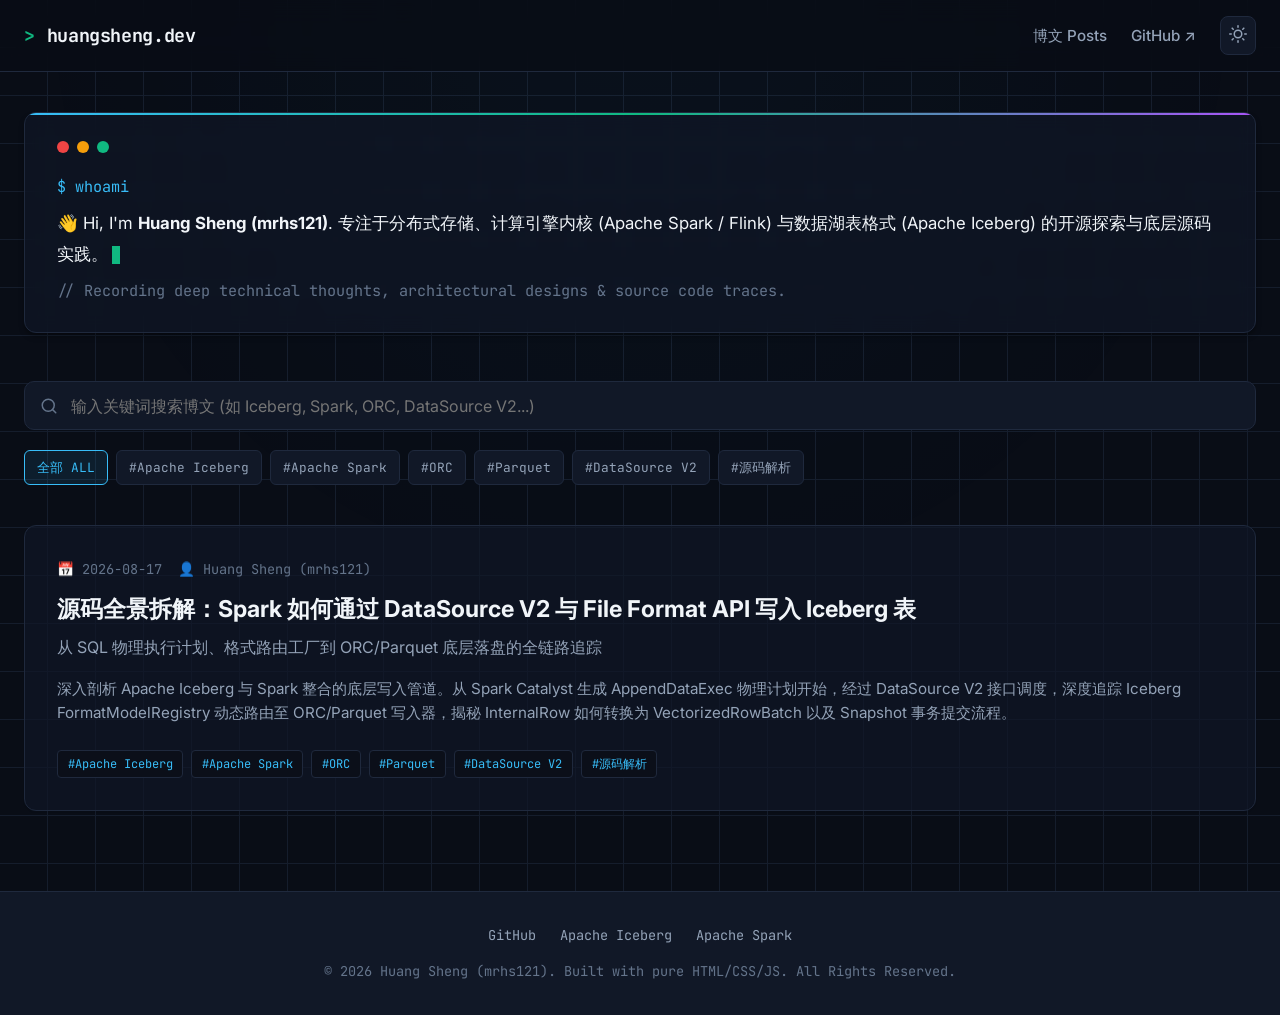
==== index.html @ 5835c614 "style: calibrate max-width to 1350px (exact 6 background grid margin on 1080p)" ====
<!DOCTYPE html>
<html lang="zh-CN" data-theme="dark">
<head>
  <meta charset="UTF-8">
  <meta name="viewport" content="width=device-width, initial-scale=1.0">
  <meta name="description" content="Huang Sheng (mrhs121) 的个人技术博客，专注分布式系统、大数据计算引擎 (Spark)、湖仓表格式 (Apache Iceberg) 及存储系统底层源码剖析与架构实践。">
  <title>Huang Sheng | Engineering Blog</title>
  
  <link rel="stylesheet" href="css/main.css?v=1.3">
  <link rel="icon" href="data:image/svg+xml,<svg xmlns=%22http://www.w3.org/2000/svg%22 viewBox=%220 0 100 100%22><text y=%22.9em%22 font-size=%2290%22>⚡</text></svg>">
</head>
<body>

  <!-- Header / Navigation -->
  <header class="site-header">
    <div class="header-container">
      <a href="index.html" class="brand-logo">
        <span class="terminal-prompt">&gt;</span>
        <span class="brand-text">huangsheng.dev</span>
      </a>
      <nav class="header-nav">
        <a href="index.html" class="nav-link">博文 Posts</a>
        <a href="https://github.com/Mrhs121" target="_blank" rel="noopener" class="nav-link">GitHub ↗</a>
        <button id="themeToggle" class="theme-toggle-btn" aria-label="切换主题">
          <span id="themeIcon"></span>
        </button>
      </nav>
    </div>
  </header>

  <!-- Main Content -->
  <main class="main-content">
    
    <!-- Terminal Hero Banner -->
    <section class="terminal-hero">
      <div class="terminal-header">
        <div class="terminal-dot dot-red"></div>
        <div class="terminal-dot dot-yellow"></div>
        <div class="terminal-dot dot-green"></div>
      </div>
      <div class="terminal-body">
        <div><span class="terminal-command">$ whoami</span></div>
        <div class="terminal-output">
          👋 Hi, I'm <strong>Huang Sheng (mrhs121)</strong>. 专注于分布式存储、计算引擎内核 (Apache Spark / Flink) 与数据湖表格式 (Apache Iceberg) 的开源探索与底层源码实践。<span class="cursor-blink"></span>
        </div>
        <div style="margin-top: 0.5rem;"><span class="terminal-comment">// Recording deep technical thoughts, architectural designs & source code traces.</span></div>
      </div>
    </section>

    <!-- Search and Tags Filter -->
    <section class="filter-section">
      <div class="search-input-wrapper">
        <svg class="search-icon" viewBox="0 0 24 24" fill="none" stroke="currentColor" stroke-width="2" stroke-linecap="round" stroke-linejoin="round">
          <circle cx="11" cy="11" r="8"></circle>
          <line x1="21" y1="21" x2="16.65" y2="16.65"></line>
        </svg>
        <input type="text" id="searchInput" class="search-input" placeholder="输入关键词搜索博文 (如 Iceberg, Spark, ORC, DataSource V2...)" autocomplete="off">
      </div>
      <div id="tagsFilter" class="tags-filter-bar">
        <!-- Rendered via js/app.js -->
      </div>
    </section>

    <!-- Posts Grid -->
    <section id="postsGrid" class="posts-grid">
      <!-- Rendered via js/app.js -->
    </section>

  </main>

  <!-- Footer -->
  <footer class="site-footer">
    <div class="footer-links">
      <a href="https://github.com/Mrhs121" target="_blank" rel="noopener" class="footer-link">GitHub</a>
      <a href="https://iceberg.apache.org" target="_blank" rel="noopener" class="footer-link">Apache Iceberg</a>
      <a href="https://spark.apache.org" target="_blank" rel="noopener" class="footer-link">Apache Spark</a>
    </div>
    <p>© 2026 Huang Sheng (mrhs121). Built with pure HTML/CSS/JS. All Rights Reserved.</p>
  </footer>

  <script src="js/app.js?v=1.2"></script>
</body>
</html>
---- css/main.css ----
@import url('https://fonts.googleapis.com/css2?family=Fira+Code:wght@400;500;600;700&family=Inter:wght@300;400;500;600;700;800&family=JetBrains+Mono:wght@400;500;600;700&display=swap');

:root {
  --bg-primary: #090d16;
  --bg-secondary: #111827;
  --bg-card: rgba(17, 24, 39, 0.7);
  --bg-card-hover: rgba(31, 41, 55, 0.85);
  --border-color: #1f293d;
  --border-glow: rgba(56, 189, 248, 0.2);
  
  --text-primary: #f1f5f9;
  --text-secondary: #94a3b8;
  --text-muted: #64748b;
  
  --accent-cyan: #38bdf8;
  --accent-emerald: #10b981;
  --accent-purple: #a855f7;
  --accent-amber: #f59e0b;
  
  --code-bg: #0b0f19;
  --code-border: #1e293b;
  
  --font-sans: 'Inter', -apple-system, BlinkMacSystemFont, 'Segoe UI', Roboto, sans-serif;
  --font-mono: 'JetBrains Mono', 'Fira Code', ui-monospace, SFMono-Regular, Menlo, Monaco, Consolas, monospace;
  
  --shadow-sm: 0 1px 2px 0 rgba(0, 0, 0, 0.05);
  --shadow-md: 0 4px 6px -1px rgba(0, 0, 0, 0.3), 0 2px 4px -1px rgba(0, 0, 0, 0.2);
  --shadow-glow: 0 0 20px -5px rgba(56, 189, 248, 0.15);
}

[data-theme="light"] {
  --bg-primary: #f8fafc;
  --bg-secondary: #ffffff;
  --bg-card: #ffffff;
  --bg-card-hover: #f1f5f9;
  --border-color: #e2e8f0;
  --border-glow: rgba(14, 165, 233, 0.2);
  
  --text-primary: #0f172a;
  --text-secondary: #475569;
  --text-muted: #94a3b8;
  
  --accent-cyan: #0284c7;
  --accent-emerald: #059669;
  --accent-purple: #7c3aed;
  --accent-amber: #d97706;
  
  --code-bg: #f1f5f9;
  --code-border: #cbd5e1;
}

* {
  box-sizing: border-box;
  margin: 0;
  padding: 0;
}

html {
  scroll-behavior: smooth;
  font-size: 16px;
}

body {
  background-color: var(--bg-primary);
  color: var(--text-primary);
  font-family: var(--font-sans);
  line-height: 1.7;
  min-height: 100vh;
  display: flex;
  flex-direction: column;
  transition: background-color 0.25s ease, color 0.25s ease;
  overflow-x: hidden;
}

/* Background grid effect */
body::before {
  content: '';
  position: fixed;
  top: 0;
  left: 0;
  width: 100%;
  height: 100%;
  background-image: 
    radial-gradient(circle at 50% 0%, rgba(56, 189, 248, 0.05) 0%, transparent 60%),
    linear-gradient(to right, var(--border-color) 1px, transparent 1px),
    linear-gradient(to bottom, var(--border-color) 1px, transparent 1px);
  background-size: 100% 100%, 48px 48px, 48px 48px;
  background-position: 0 0, -1px -1px, -1px -1px;
  opacity: 0.6;
  pointer-events: none;
  z-index: -1;
}

/* Header & Navbar */
.site-header {
  position: sticky;
  top: 0;
  backdrop-filter: blur(12px);
  background-color: rgba(9, 13, 22, 0.8);
  border-bottom: 1px solid var(--border-color);
  z-index: 100;
  transition: background-color 0.25s ease;
}

[data-theme="light"] .site-header {
  background-color: rgba(248, 250, 252, 0.85);
}

.header-container {
  max-width: 1350px;
  margin: 0 auto;
  padding: 1rem 1.5rem;
  display: flex;
  align-items: center;
  justify-content: space-between;
}

.brand-logo {
  display: flex;
  align-items: center;
  gap: 0.75rem;
  text-decoration: none;
  color: var(--text-primary);
  font-family: var(--font-mono);
  font-weight: 700;
  font-size: 1.15rem;
  letter-spacing: -0.02em;
}

.brand-logo .terminal-prompt {
  color: var(--accent-emerald);
}

.brand-logo:hover .brand-text {
  color: var(--accent-cyan);
}

.header-nav {
  display: flex;
  align-items: center;
  gap: 1.5rem;
}

.nav-link {
  color: var(--text-secondary);
  text-decoration: none;
  font-size: 0.95rem;
  font-weight: 500;
  transition: color 0.15s ease;
}

.nav-link:hover {
  color: var(--accent-cyan);
}

.theme-toggle-btn {
  background: var(--bg-secondary);
  border: 1px solid var(--border-color);
  color: var(--text-secondary);
  padding: 0.5rem;
  border-radius: 8px;
  cursor: pointer;
  display: flex;
  align-items: center;
  justify-content: center;
  transition: all 0.2s ease;
}

.theme-toggle-btn:hover {
  color: var(--text-primary);
  border-color: var(--accent-cyan);
  box-shadow: 0 0 10px var(--border-glow);
}

/* Reading Progress Bar */
.progress-bar-container {
  position: fixed;
  top: 0;
  left: 0;
  width: 100%;
  height: 3px;
  background: transparent;
  z-index: 1000;
}

.progress-bar {
  height: 100%;
  width: 0%;
  background: linear-gradient(90deg, var(--accent-cyan), var(--accent-emerald));
  transition: width 0.1s linear;
}

/* Main Container */
.main-content {
  flex: 1;
  max-width: 1350px;
  margin: 0 auto;
  padding: 2.5rem 1.5rem 5rem;
  width: 100%;
}

/* Terminal Hero Banner */
.terminal-hero {
  background: var(--bg-card);
  backdrop-filter: blur(10px);
  border: 1px solid var(--border-color);
  border-radius: 12px;
  padding: 1.75rem 2rem;
  margin-bottom: 3rem;
  box-shadow: var(--shadow-md);
  position: relative;
  overflow: hidden;
}

.terminal-hero::before {
  content: '';
  position: absolute;
  top: 0;
  left: 0;
  right: 0;
  height: 2px;
  background: linear-gradient(90deg, var(--accent-cyan), var(--accent-emerald), var(--accent-purple));
}

.terminal-header {
  display: flex;
  align-items: center;
  gap: 0.5rem;
  margin-bottom: 1.25rem;
}

.terminal-dot {
  width: 12px;
  height: 12px;
  border-radius: 50%;
}

.dot-red { background-color: #ef4444; }
.dot-yellow { background-color: #f59e0b; }
.dot-green { background-color: #10b981; }

.terminal-body {
  font-family: var(--font-mono);
  font-size: 0.95rem;
  line-height: 1.8;
}

.terminal-command {
  color: var(--accent-cyan);
}

.terminal-comment {
  color: var(--text-muted);
}

.terminal-output {
  color: var(--text-primary);
  margin-top: 0.5rem;
  font-family: var(--font-sans);
  font-size: 1.05rem;
}

.cursor-blink {
  display: inline-block;
  width: 8px;
  height: 1.1em;
  background-color: var(--accent-emerald);
  vertical-align: middle;
  margin-left: 4px;
  animation: blink 1s infinite;
}

@keyframes blink {
  0%, 49% { opacity: 1; }
  50%, 100% { opacity: 0; }
}

/* Search & Filter Bar */
.filter-section {
  margin-bottom: 2.5rem;
  display: flex;
  flex-direction: column;
  gap: 1.25rem;
}

.search-input-wrapper {
  position: relative;
}

.search-input {
  width: 100%;
  background: var(--bg-secondary);
  border: 1px solid var(--border-color);
  color: var(--text-primary);
  padding: 0.85rem 1.25rem 0.85rem 2.85rem;
  border-radius: 10px;
  font-family: var(--font-sans);
  font-size: 1rem;
  transition: all 0.2s ease;
}

.search-input:focus {
  outline: none;
  border-color: var(--accent-cyan);
  box-shadow: 0 0 15px var(--border-glow);
}

.search-icon {
  position: absolute;
  left: 1rem;
  top: 50%;
  transform: translateY(-50%);
  color: var(--text-muted);
  width: 18px;
  height: 18px;
}

.tags-filter-bar {
  display: flex;
  flex-wrap: wrap;
  gap: 0.5rem;
}

.tag-pill {
  font-family: var(--font-mono);
  font-size: 0.8rem;
  padding: 0.35rem 0.75rem;
  border-radius: 6px;
  background: var(--bg-secondary);
  border: 1px solid var(--border-color);
  color: var(--text-secondary);
  cursor: pointer;
  transition: all 0.15s ease;
  user-select: none;
}

.tag-pill:hover, .tag-pill.active {
  color: var(--accent-cyan);
  border-color: var(--accent-cyan);
  background: rgba(56, 189, 248, 0.1);
}

/* Post Cards Grid */
.posts-grid {
  display: grid;
  grid-template-columns: 1fr;
  gap: 1.75rem;
}

.post-card {
  background: var(--bg-card);
  border: 1px solid var(--border-color);
  border-radius: 12px;
  padding: 2rem;
  transition: all 0.25s ease;
  text-decoration: none;
  display: flex;
  flex-direction: column;
  justify-content: space-between;
  box-shadow: var(--shadow-sm);
  position: relative;
}

.post-card:hover {
  background: var(--bg-card-hover);
  border-color: rgba(56, 189, 248, 0.4);
  transform: translateY(-2px);
  box-shadow: var(--shadow-glow);
}

.post-meta {
  display: flex;
  align-items: center;
  gap: 1rem;
  font-family: var(--font-mono);
  font-size: 0.85rem;
  color: var(--text-muted);
  margin-bottom: 0.75rem;
}

.post-title {
  font-size: 1.45rem;
  font-weight: 700;
  color: var(--text-primary);
  margin-bottom: 0.5rem;
  line-height: 1.4;
  transition: color 0.15s ease;
}

.post-card:hover .post-title {
  color: var(--accent-cyan);
}

.post-subtitle {
  font-size: 1rem;
  color: var(--text-secondary);
  margin-bottom: 1rem;
  font-weight: 400;
}

.post-excerpt {
  color: var(--text-secondary);
  font-size: 0.95rem;
  line-height: 1.6;
  margin-bottom: 1.5rem;
}

.post-tags {
  display: flex;
  flex-wrap: wrap;
  gap: 0.5rem;
}

.post-tag {
  font-family: var(--font-mono);
  font-size: 0.75rem;
  padding: 0.2rem 0.6rem;
  border-radius: 4px;
  background: var(--code-bg);
  border: 1px solid var(--border-color);
  color: var(--accent-cyan);
}

/* Post Detail Layout */
.article-layout {
  display: grid;
  grid-template-columns: minmax(0, 1fr) 280px;
  gap: 2.5rem;
  align-items: start;
}

.article-container {
  background: var(--bg-card);
  border: 1px solid var(--border-color);
  border-radius: 12px;
  padding: 2.5rem 3.5rem;
  box-shadow: var(--shadow-md);
  min-width: 0;
}

.article-header {
  margin-bottom: 2.5rem;
  border-bottom: 1px solid var(--border-color);
  padding-bottom: 2rem;
}

.back-link {
  display: inline-flex;
  align-items: center;
  gap: 0.5rem;
  color: var(--accent-cyan);
  text-decoration: none;
  font-family: var(--font-mono);
  font-size: 0.9rem;
  margin-bottom: 1.5rem;
  transition: transform 0.15s ease;
}

.back-link:hover {
  transform: translateX(-4px);
}

.article-title {
  font-size: 2.25rem;
  font-weight: 800;
  line-height: 1.3;
  margin-bottom: 1.25rem;
  letter-spacing: -0.02em;
}

.article-meta-bar {
  display: flex;
  flex-wrap: wrap;
  gap: 1.25rem;
  align-items: center;
  color: var(--text-muted);
  font-family: var(--font-mono);
  font-size: 0.875rem;
}

.article-meta-item {
  display: flex;
  align-items: center;
  gap: 0.4rem;
}

/* Article Markdown Typography */
.article-content {
  color: var(--text-primary);
  font-size: 1.05rem;
  line-height: 1.8;
  overflow-wrap: break-word;
  word-wrap: break-word;
}

.article-content h1,
.article-content h2,
.article-content h3,
.article-content h4 {
  color: var(--text-primary);
  font-weight: 700;
  margin-top: 2.5rem;
  margin-bottom: 1rem;
  line-height: 1.4;
  letter-spacing: -0.01em;
  scroll-margin-top: 80px;
}

.article-content h2 {
  font-size: 1.65rem;
  border-bottom: 1px solid var(--border-color);
  padding-bottom: 0.5rem;
}

.article-content h3 {
  font-size: 1.3rem;
}

.article-content p {
  margin-bottom: 1.5rem;
}

.article-content ul,
.article-content ol {
  margin-bottom: 1.5rem;
  padding-left: 1.75rem;
}

.article-content li {
  margin-bottom: 0.5rem;
  overflow-wrap: break-word;
}

.article-content blockquote {
  border-left: 4px solid var(--accent-cyan);
  background: var(--code-bg);
  padding: 1rem 1.5rem;
  margin: 1.5rem 0;
  border-radius: 0 8px 8px 0;
  color: var(--text-secondary);
  font-style: normal;
}

.article-content code:not(pre code) {
  font-family: var(--font-mono);
  font-size: 0.88em;
  background: var(--code-bg);
  color: var(--accent-cyan);
  padding: 0.2em 0.45em;
  border-radius: 4px;
  border: 1px solid var(--border-color);
  word-break: break-all;
  overflow-wrap: anywhere;
  white-space: normal;
}

/* Code Blocks */
.code-block-wrapper {
  position: relative;
  margin: 1.75rem 0;
  border-radius: 8px;
  overflow: hidden;
  border: 1px solid var(--code-border);
  background: var(--code-bg);
  box-shadow: var(--shadow-sm);
}

.code-header {
  display: flex;
  justify-content: space-between;
  align-items: center;
  padding: 0.5rem 1rem;
  background: rgba(0, 0, 0, 0.3);
  border-bottom: 1px solid var(--code-border);
  font-family: var(--font-mono);
  font-size: 0.8rem;
  color: var(--text-muted);
}

.copy-btn {
  background: transparent;
  border: 1px solid var(--border-color);
  color: var(--text-muted);
  font-family: var(--font-mono);
  font-size: 0.75rem;
  padding: 0.2rem 0.6rem;
  border-radius: 4px;
  cursor: pointer;
  transition: all 0.15s ease;
}

.copy-btn:hover {
  color: var(--accent-cyan);
  border-color: var(--accent-cyan);
}

.article-content pre {
  margin: 0;
  padding: 1.25rem;
  overflow-x: auto;
  font-family: var(--font-mono);
  font-size: 0.9rem;
  line-height: 1.6;
}

/* Tables */
.article-content table {
  width: 100%;
  border-collapse: collapse;
  margin: 1.75rem 0;
  font-size: 0.95rem;
  border: 1px solid var(--border-color);
  border-radius: 8px;
  overflow: hidden;
}

.article-content th,
.article-content td {
  padding: 0.85rem 1.15rem;
  border: 1px solid var(--border-color);
  text-align: left;
}

.article-content th {
  background: var(--bg-secondary);
  font-weight: 600;
  color: var(--text-primary);
}

.article-content tr:nth-child(even) {
  background: rgba(255, 255, 255, 0.02);
}

/* TOC Sidebar */
.toc-sidebar {
  position: sticky;
  top: 90px;
  background: var(--bg-card);
  border: 1px solid var(--border-color);
  border-radius: 10px;
  padding: 1.5rem;
  max-height: calc(100vh - 120px);
  overflow-y: auto;
}

.toc-title {
  font-family: var(--font-mono);
  font-size: 0.9rem;
  font-weight: 700;
  color: var(--text-primary);
  margin-bottom: 1rem;
  display: flex;
  align-items: center;
  gap: 0.5rem;
}

.toc-list {
  list-style: none;
  padding: 0;
  margin: 0;
  font-size: 0.85rem;
  line-height: 1.5;
}

.toc-item {
  margin-bottom: 0.5rem;
}

.toc-item.depth-3 {
  padding-left: 1rem;
}

.toc-link {
  color: var(--text-muted);
  text-decoration: none;
  display: block;
  transition: all 0.15s ease;
  border-left: 2px solid transparent;
  padding-left: 0.5rem;
}

.toc-link:hover, .toc-link.active {
  color: var(--accent-cyan);
  border-left-color: var(--accent-cyan);
}

/* Footer */
.site-footer {
  border-top: 1px solid var(--border-color);
  background: var(--bg-secondary);
  padding: 2rem 1.5rem;
  margin-top: auto;
  text-align: center;
  font-family: var(--font-mono);
  font-size: 0.85rem;
  color: var(--text-muted);
}

.footer-links {
  display: flex;
  justify-content: center;
  gap: 1.5rem;
  margin-bottom: 0.75rem;
}

.footer-link {
  color: var(--text-secondary);
  text-decoration: none;
  transition: color 0.15s ease;
}

.footer-link:hover {
  color: var(--accent-cyan);
}

/* Responsive */
@media (max-width: 900px) {
  .article-layout {
    grid-template-columns: 1fr;
  }
  .toc-sidebar {
    display: none;
  }
  .article-container {
    padding: 1.75rem 1.5rem;
  }
  .article-title {
    font-size: 1.75rem;
  }
}
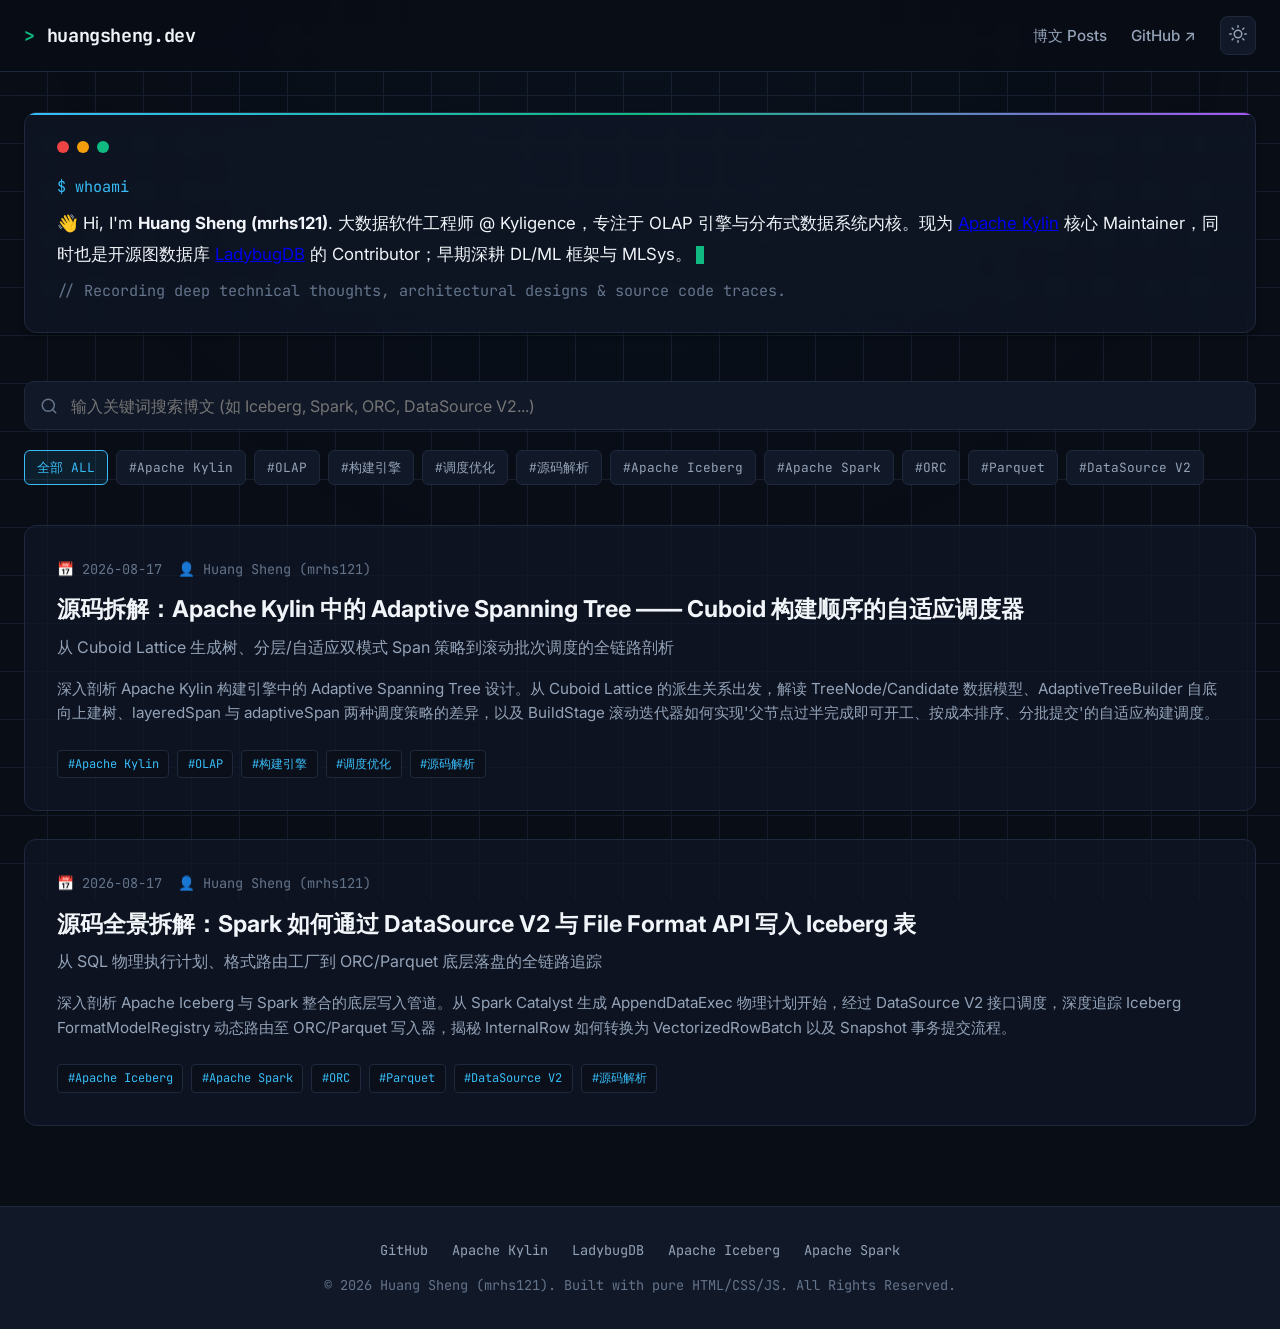
==== commit c371eb88: "feat: 首页自我介绍更新 + Mermaid 图表渲染支持" ====
--- a/index.html
+++ b/index.html
@@ -3,7 +3,7 @@
 <head>
   <meta charset="UTF-8">
   <meta name="viewport" content="width=device-width, initial-scale=1.0">
-  <meta name="description" content="Huang Sheng (mrhs121) 的个人技术博客，专注分布式系统、大数据计算引擎 (Spark)、湖仓表格式 (Apache Iceberg) 及存储系统底层源码剖析与架构实践。">
+  <meta name="description" content="Huang Sheng (mrhs121) 的个人技术博客，专注 OLAP 引擎 (Apache Kylin)、分布式计算 (Spark / Flink)、湖仓表格式 (Apache Iceberg)、图数据库及存储引擎底层源码剖析与架构实践。">
   <title>Huang Sheng | Engineering Blog</title>
   
   <link rel="stylesheet" href="css/main.css?v=1.3">
@@ -41,7 +41,7 @@
       <div class="terminal-body">
         <div><span class="terminal-command">$ whoami</span></div>
         <div class="terminal-output">
-          👋 Hi, I'm <strong>Huang Sheng (mrhs121)</strong>. 专注于分布式存储、计算引擎内核 (Apache Spark / Flink) 与数据湖表格式 (Apache Iceberg) 的开源探索与底层源码实践。<span class="cursor-blink"></span>
+          👋 Hi, I'm <strong>Huang Sheng (mrhs121)</strong>. 大数据软件工程师 @ Kyligence，专注于 OLAP 引擎与分布式数据系统内核。现为 <a href="https://github.com/apache/kylin" target="_blank" rel="noopener">Apache Kylin</a> 核心 Maintainer，同时也是开源图数据库 <a href="https://github.com/LadybugDB/ladybug" target="_blank" rel="noopener">LadybugDB</a> 的 Contributor；早期深耕 DL/ML 框架与 MLSys。<span class="cursor-blink"></span>
         </div>
         <div style="margin-top: 0.5rem;"><span class="terminal-comment">// Recording deep technical thoughts, architectural designs & source code traces.</span></div>
       </div>
@@ -72,6 +72,8 @@
   <footer class="site-footer">
     <div class="footer-links">
       <a href="https://github.com/Mrhs121" target="_blank" rel="noopener" class="footer-link">GitHub</a>
+      <a href="https://github.com/apache/kylin" target="_blank" rel="noopener" class="footer-link">Apache Kylin</a>
+      <a href="https://github.com/LadybugDB/ladybug" target="_blank" rel="noopener" class="footer-link">LadybugDB</a>
       <a href="https://iceberg.apache.org" target="_blank" rel="noopener" class="footer-link">Apache Iceberg</a>
       <a href="https://spark.apache.org" target="_blank" rel="noopener" class="footer-link">Apache Spark</a>
     </div>
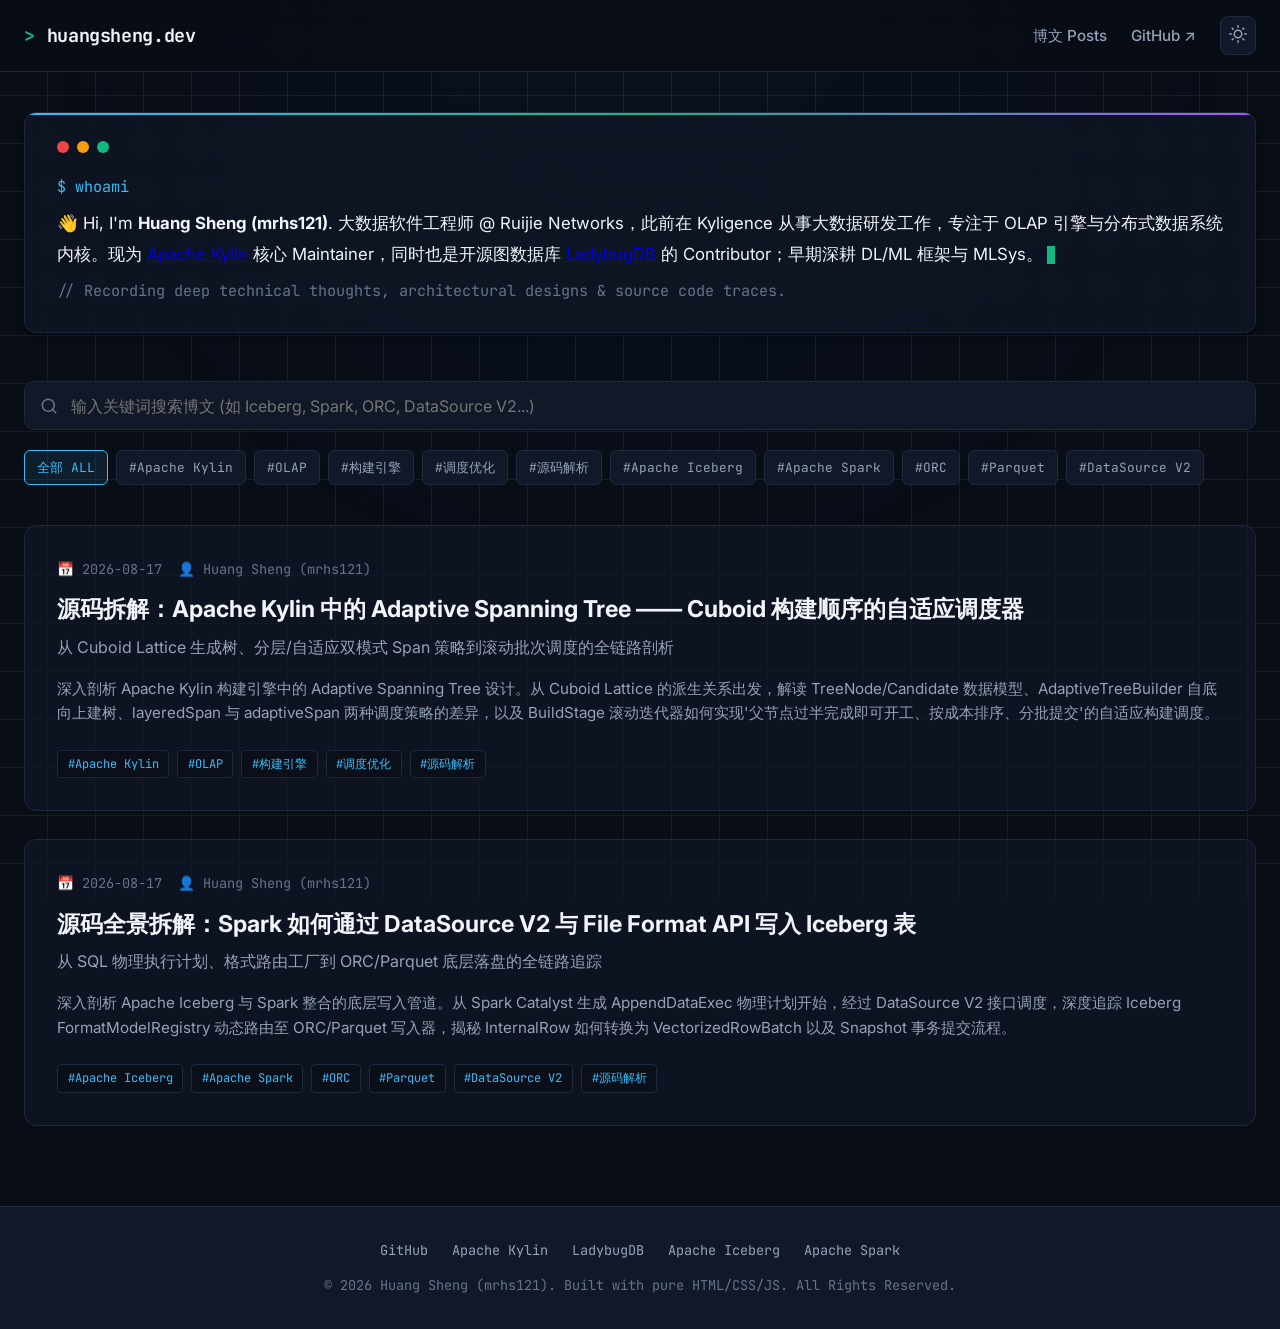
==== commit ab7d16bd: "fix: 首页自我介绍改为 Ruijie Networks，前 Kyligence 自然衔接" ====
--- a/index.html
+++ b/index.html
@@ -41,7 +41,7 @@
       <div class="terminal-body">
         <div><span class="terminal-command">$ whoami</span></div>
         <div class="terminal-output">
-          👋 Hi, I'm <strong>Huang Sheng (mrhs121)</strong>. 大数据软件工程师 @ Kyligence，专注于 OLAP 引擎与分布式数据系统内核。现为 <a href="https://github.com/apache/kylin" target="_blank" rel="noopener">Apache Kylin</a> 核心 Maintainer，同时也是开源图数据库 <a href="https://github.com/LadybugDB/ladybug" target="_blank" rel="noopener">LadybugDB</a> 的 Contributor；早期深耕 DL/ML 框架与 MLSys。<span class="cursor-blink"></span>
+          👋 Hi, I'm <strong>Huang Sheng (mrhs121)</strong>. 大数据软件工程师 @ Ruijie Networks，此前在 Kyligence 从事大数据研发工作，专注于 OLAP 引擎与分布式数据系统内核。现为 <a href="https://github.com/apache/kylin" target="_blank" rel="noopener">Apache Kylin</a> 核心 Maintainer，同时也是开源图数据库 <a href="https://github.com/LadybugDB/ladybug" target="_blank" rel="noopener">LadybugDB</a> 的 Contributor；早期深耕 DL/ML 框架与 MLSys。<span class="cursor-blink"></span>
         </div>
         <div style="margin-top: 0.5rem;"><span class="terminal-comment">// Recording deep technical thoughts, architectural designs & source code traces.</span></div>
       </div>
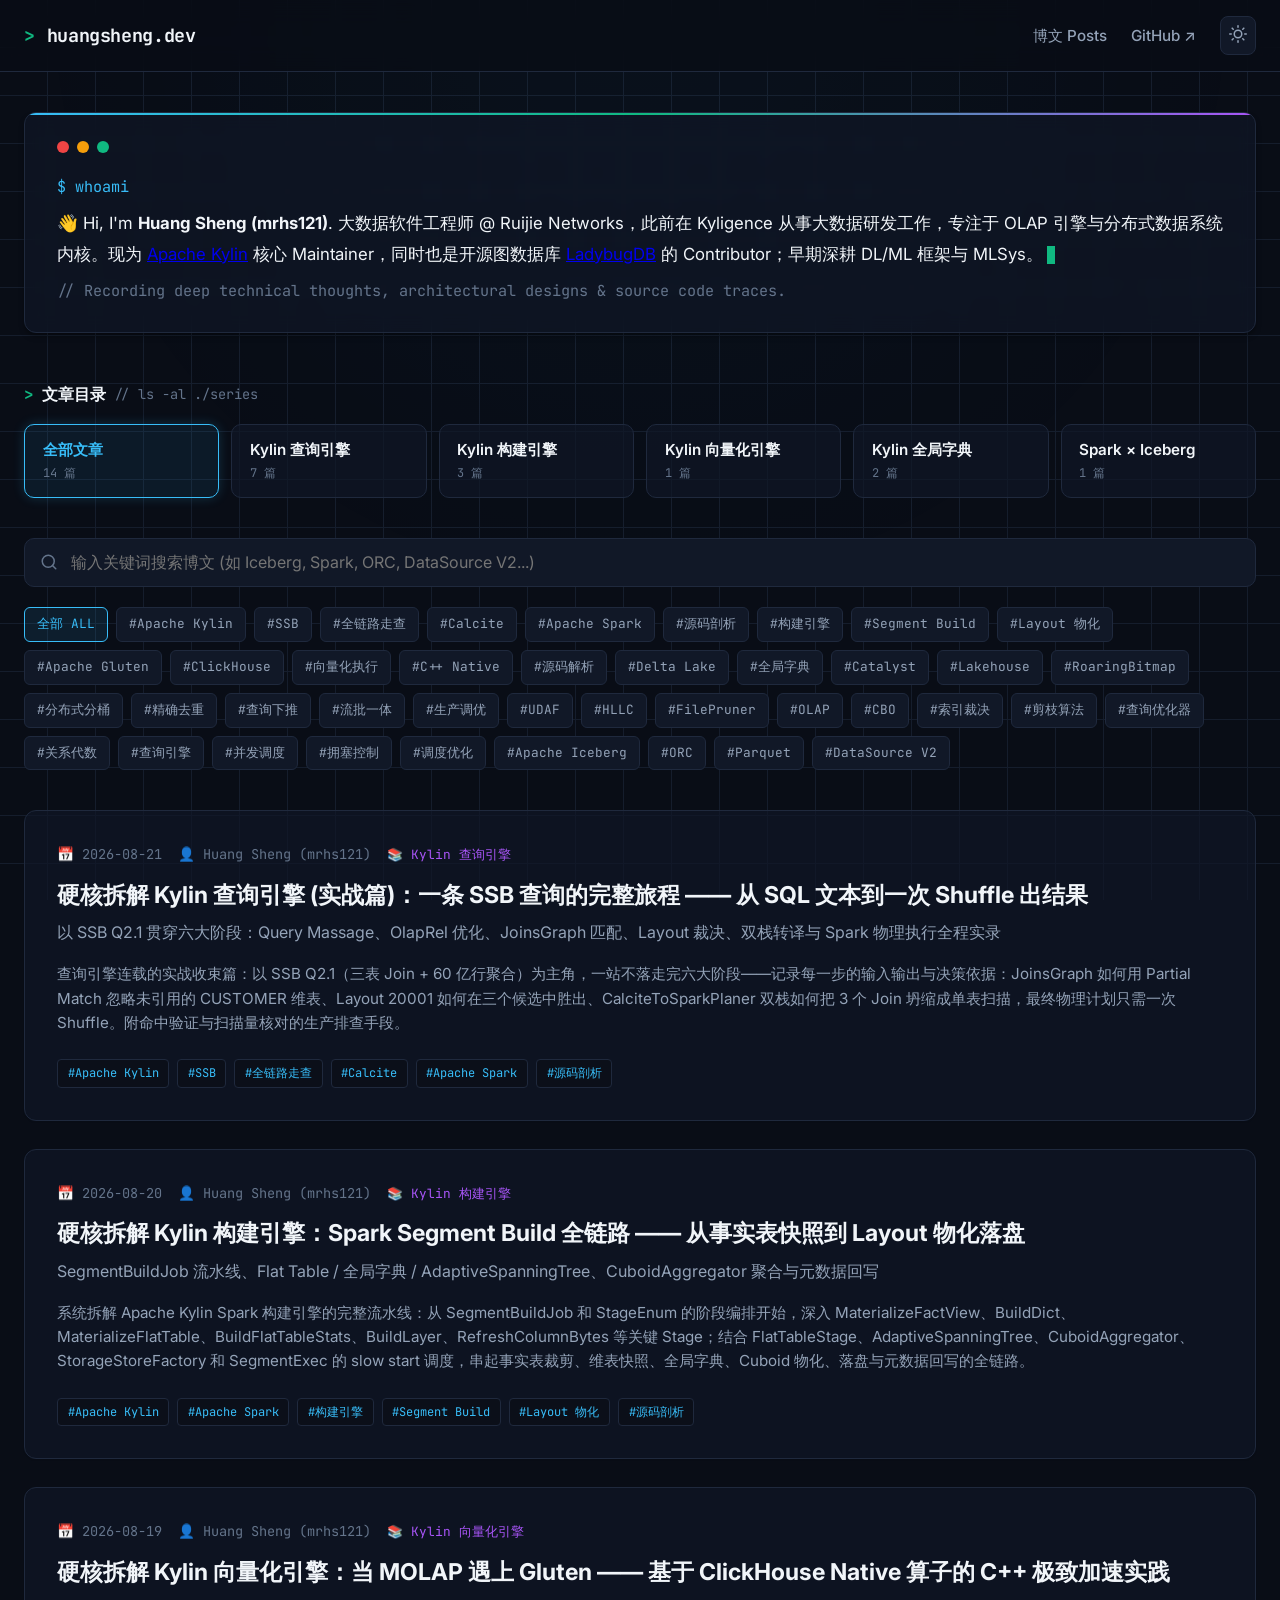
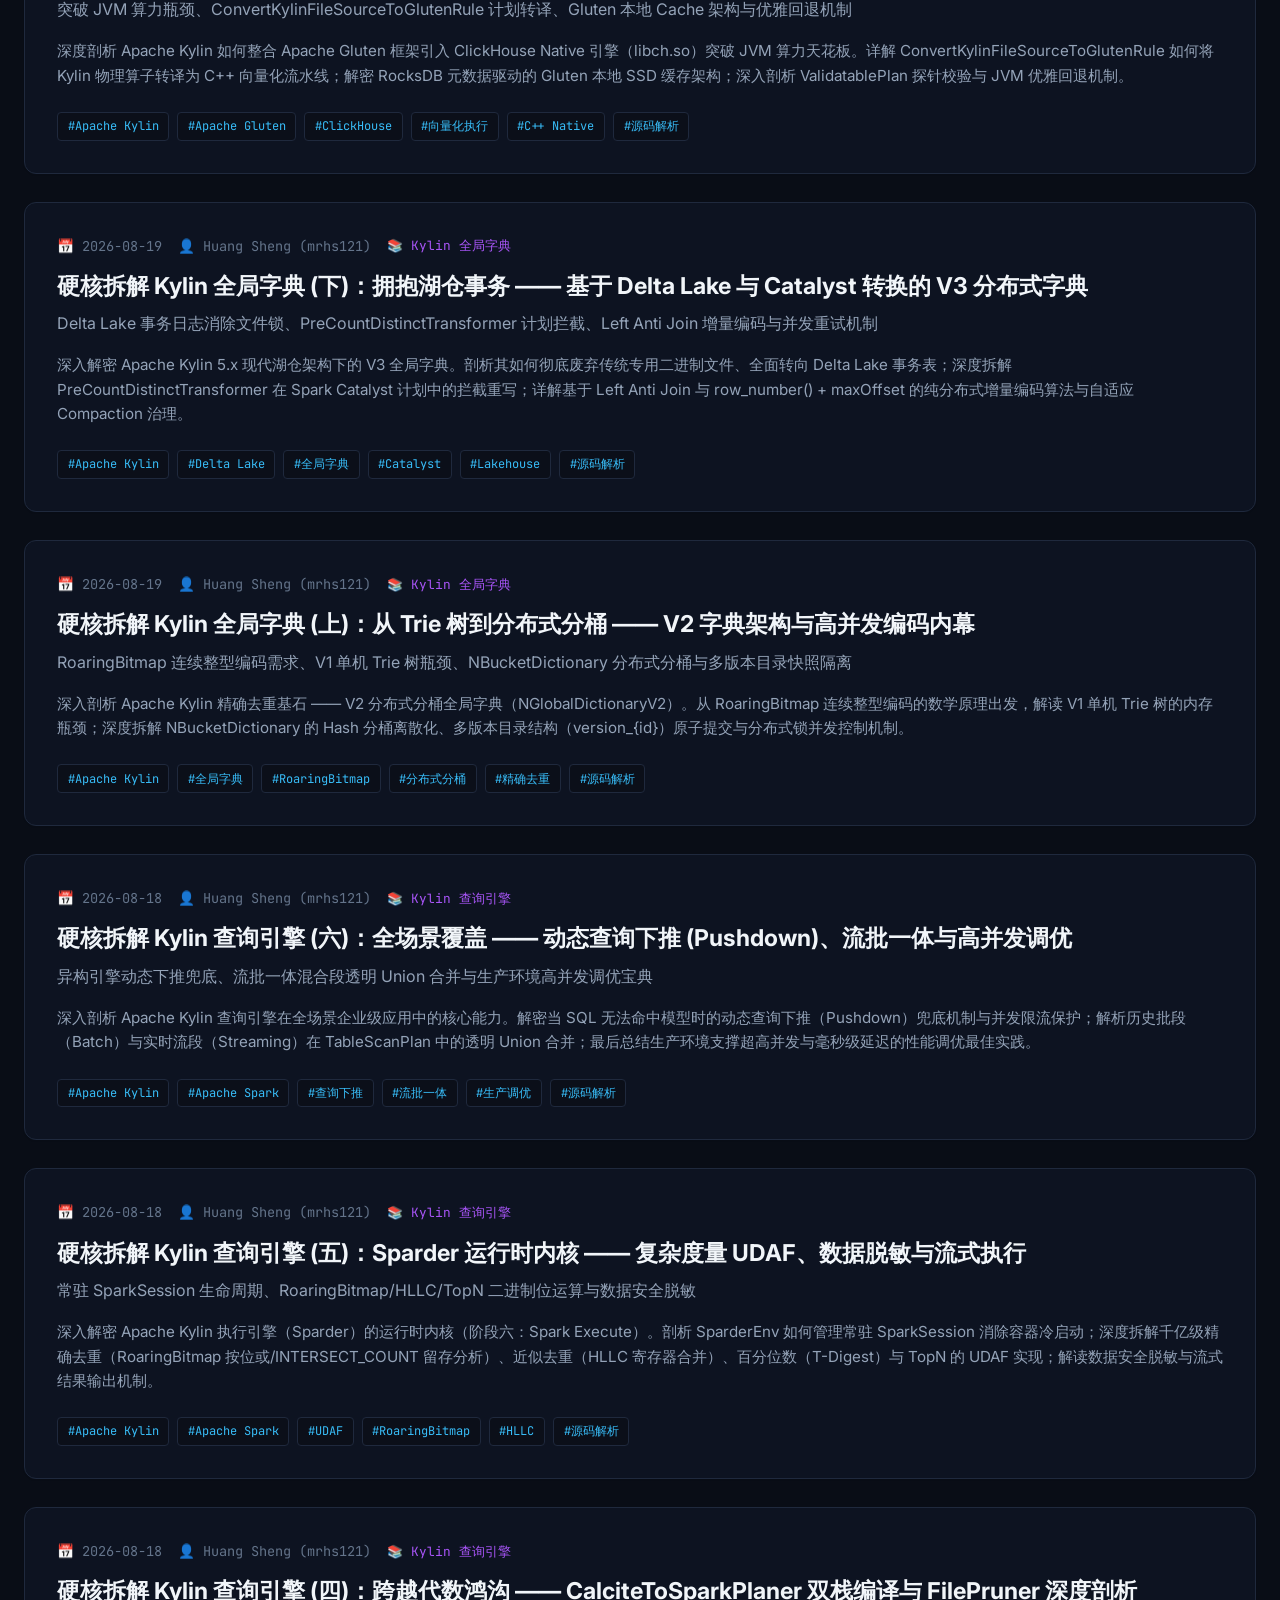
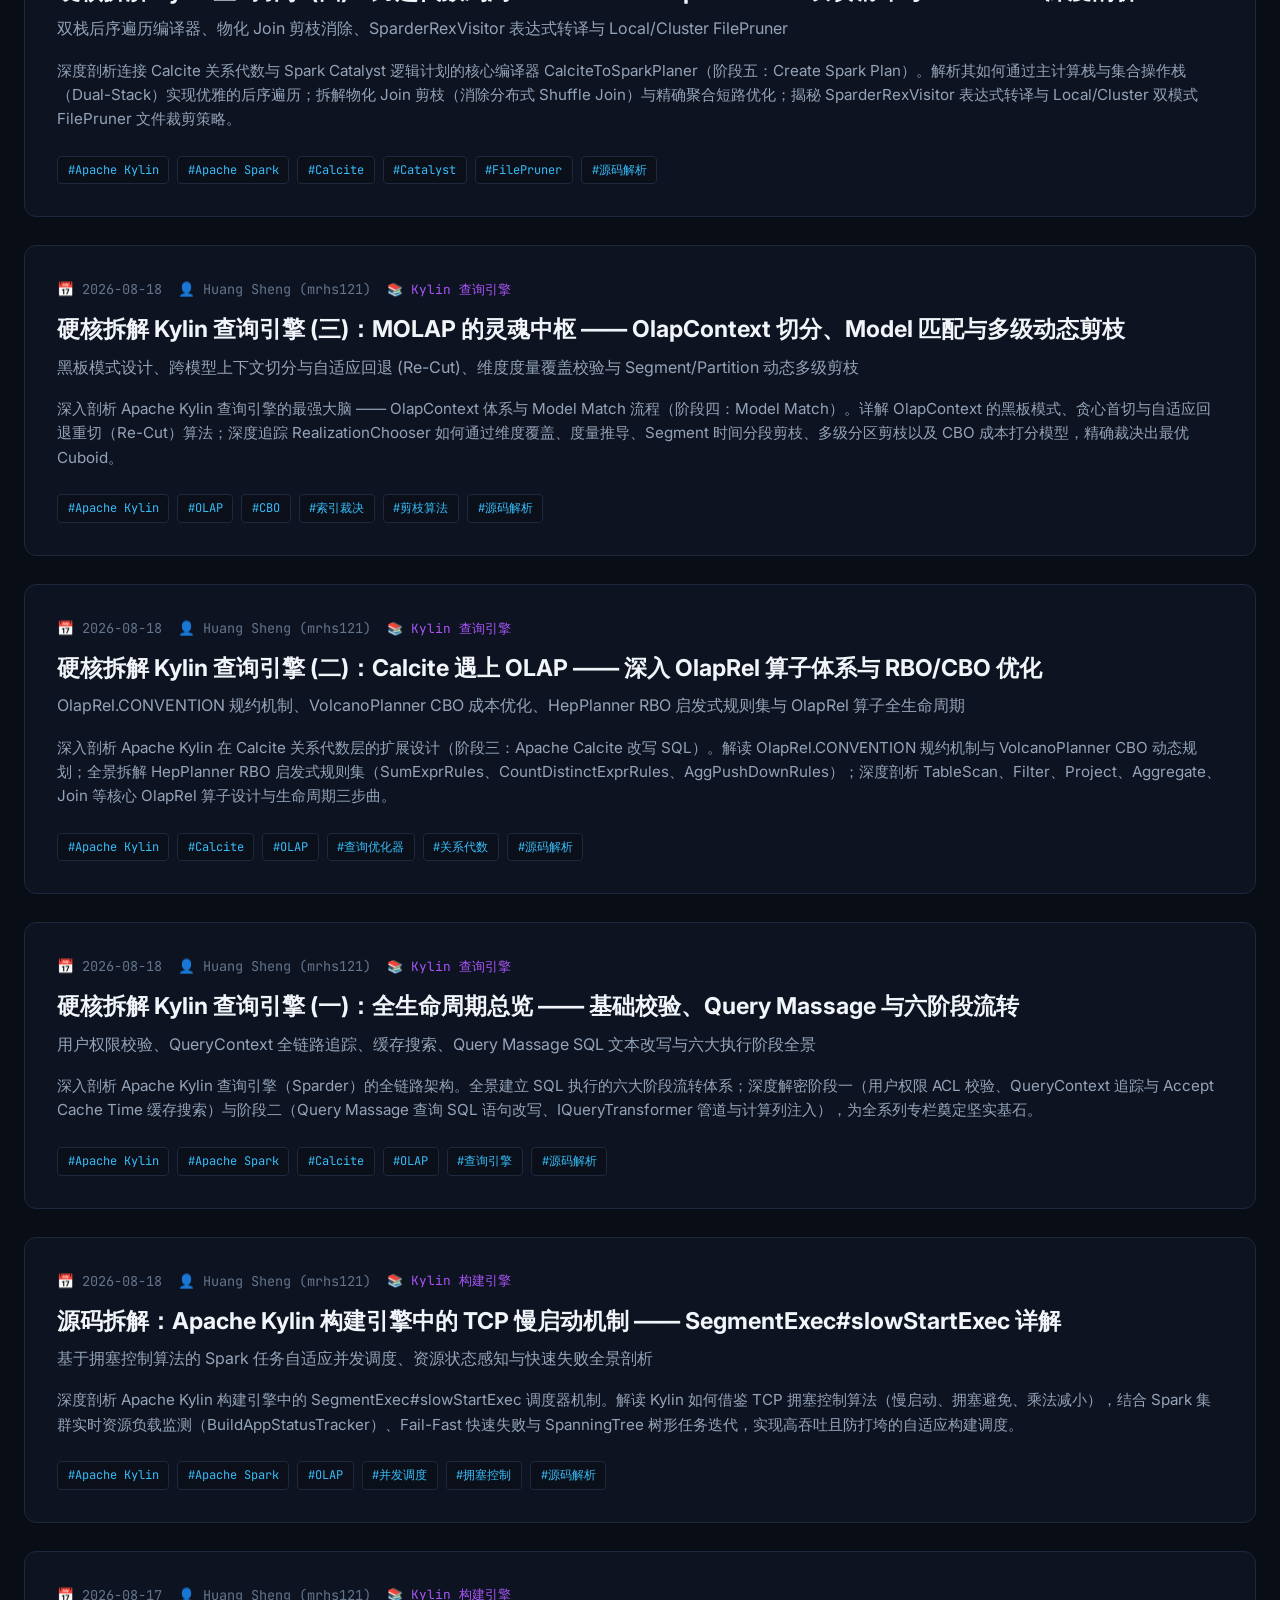
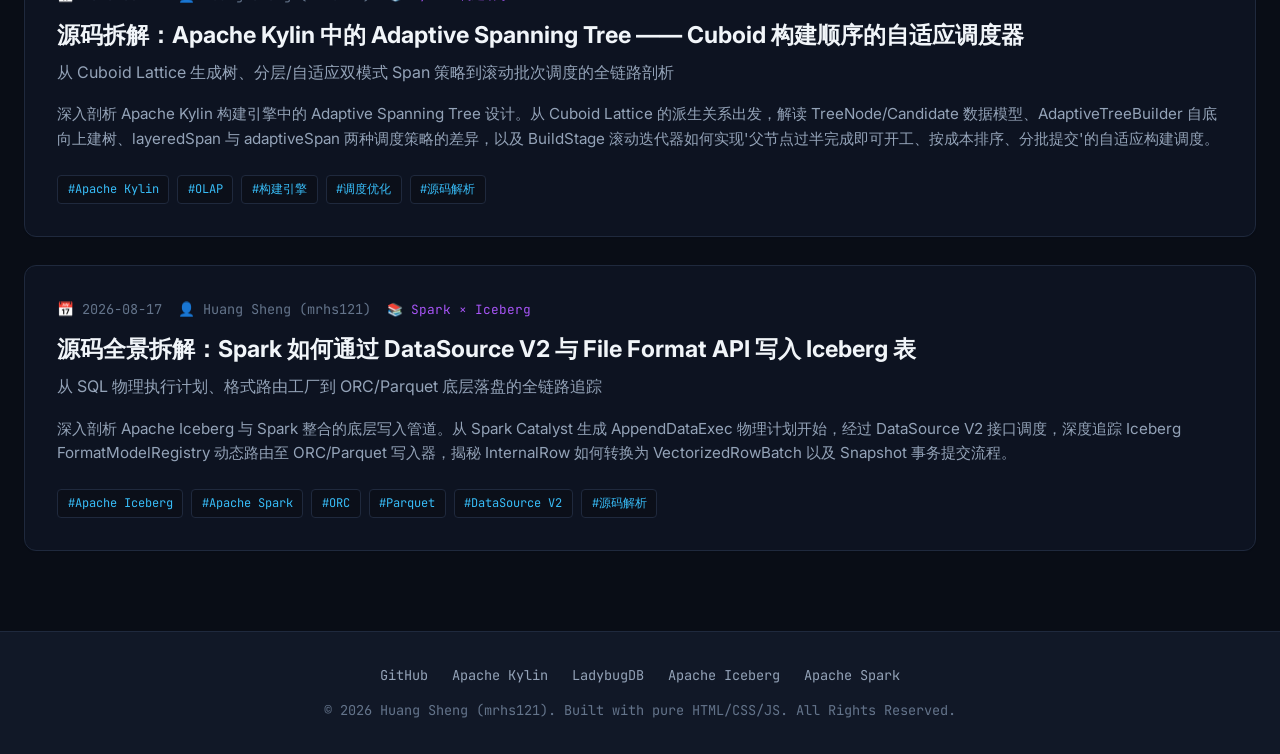
==== commit 2435df64: "feat: 主页新增文章分类目录（按系列分组筛选） - manifest.json 为每篇文章增加 series 字段（查询引擎/构建引擎/全局字典/向量化/Iceberg） - 主页 Hero 下方" ====
--- a/index.html
+++ b/index.html
@@ -6,7 +6,7 @@
   <meta name="description" content="Huang Sheng (mrhs121) 的个人技术博客，专注 OLAP 引擎 (Apache Kylin)、分布式计算 (Spark / Flink)、湖仓表格式 (Apache Iceberg)、图数据库及存储引擎底层源码剖析与架构实践。">
   <title>Huang Sheng | Engineering Blog</title>
   
-  <link rel="stylesheet" href="css/main.css?v=1.3">
+  <link rel="stylesheet" href="css/main.css?v=1.4">
   <link rel="icon" href="data:image/svg+xml,<svg xmlns=%22http://www.w3.org/2000/svg%22 viewBox=%220 0 100 100%22><text y=%22.9em%22 font-size=%2290%22>⚡</text></svg>">
 </head>
 <body>
@@ -47,6 +47,16 @@
       </div>
     </section>
 
+    <!-- Series Catalog -->
+    <section class="series-section">
+      <div class="series-title">
+        <span class="terminal-prompt">&gt;</span> 文章目录 <span class="terminal-comment">// ls -al ./series</span>
+      </div>
+      <div id="seriesCatalog" class="series-grid">
+        <!-- Rendered via js/app.js -->
+      </div>
+    </section>
+
     <!-- Search and Tags Filter -->
     <section class="filter-section">
       <div class="search-input-wrapper">
@@ -80,6 +90,6 @@
     <p>© 2026 Huang Sheng (mrhs121). Built with pure HTML/CSS/JS. All Rights Reserved.</p>
   </footer>
 
-  <script src="js/app.js?v=1.2"></script>
+  <script src="js/app.js?v=1.3"></script>
 </body>
 </html>
--- a/css/main.css
+++ b/css/main.css
@@ -275,6 +275,88 @@
   50%, 100% { opacity: 0; }
 }
 
+/* Series Catalog */
+.series-section {
+  margin-bottom: 2.5rem;
+}
+
+.series-title {
+  font-family: var(--font-mono);
+  font-size: 1rem;
+  font-weight: 700;
+  color: var(--text-primary);
+  margin-bottom: 1rem;
+  display: flex;
+  align-items: center;
+  gap: 0.5rem;
+}
+
+.series-title .terminal-prompt {
+  color: var(--accent-emerald);
+}
+
+.series-title .terminal-comment {
+  color: var(--text-muted);
+  font-weight: 400;
+  font-size: 0.85rem;
+}
+
+.series-grid {
+  display: grid;
+  grid-template-columns: repeat(auto-fill, minmax(180px, 1fr));
+  gap: 0.75rem;
+}
+
+.series-card {
+  display: flex;
+  flex-direction: column;
+  align-items: flex-start;
+  gap: 0.35rem;
+  background: var(--bg-card);
+  border: 1px solid var(--border-color);
+  border-radius: 10px;
+  padding: 0.9rem 1.1rem;
+  cursor: pointer;
+  transition: all 0.2s ease;
+  text-align: left;
+  font-family: var(--font-sans);
+}
+
+.series-card:hover {
+  border-color: rgba(56, 189, 248, 0.4);
+  background: var(--bg-card-hover);
+  transform: translateY(-1px);
+}
+
+.series-card.active {
+  border-color: var(--accent-cyan);
+  background: rgba(56, 189, 248, 0.08);
+  box-shadow: 0 0 12px var(--border-glow);
+}
+
+.series-name {
+  font-size: 0.95rem;
+  font-weight: 600;
+  color: var(--text-primary);
+  line-height: 1.3;
+}
+
+.series-card.active .series-name {
+  color: var(--accent-cyan);
+}
+
+.series-count {
+  font-family: var(--font-mono);
+  font-size: 0.75rem;
+  color: var(--text-muted);
+}
+
+.post-series-badge {
+  font-family: var(--font-mono);
+  font-size: 0.8rem;
+  color: var(--accent-purple);
+}
+
 /* Search & Filter Bar */
 .filter-section {
   margin-bottom: 2.5rem;
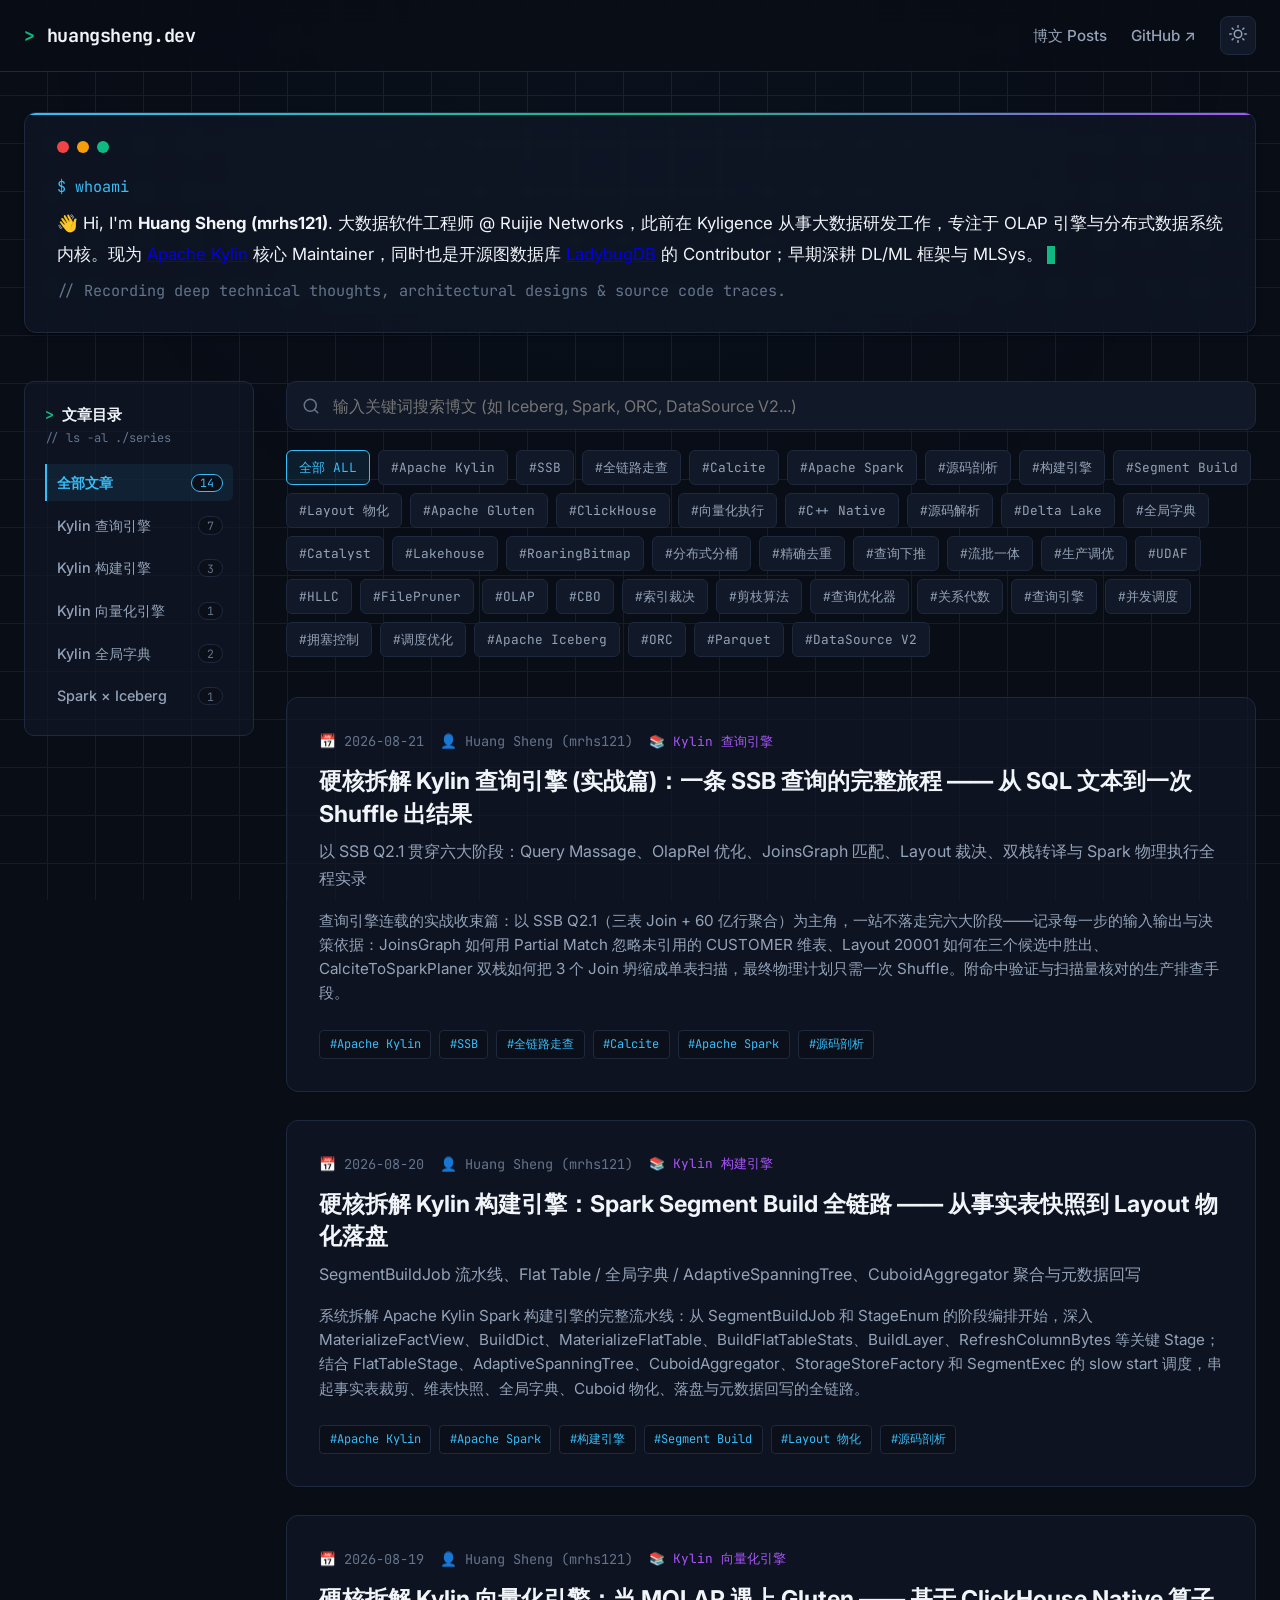
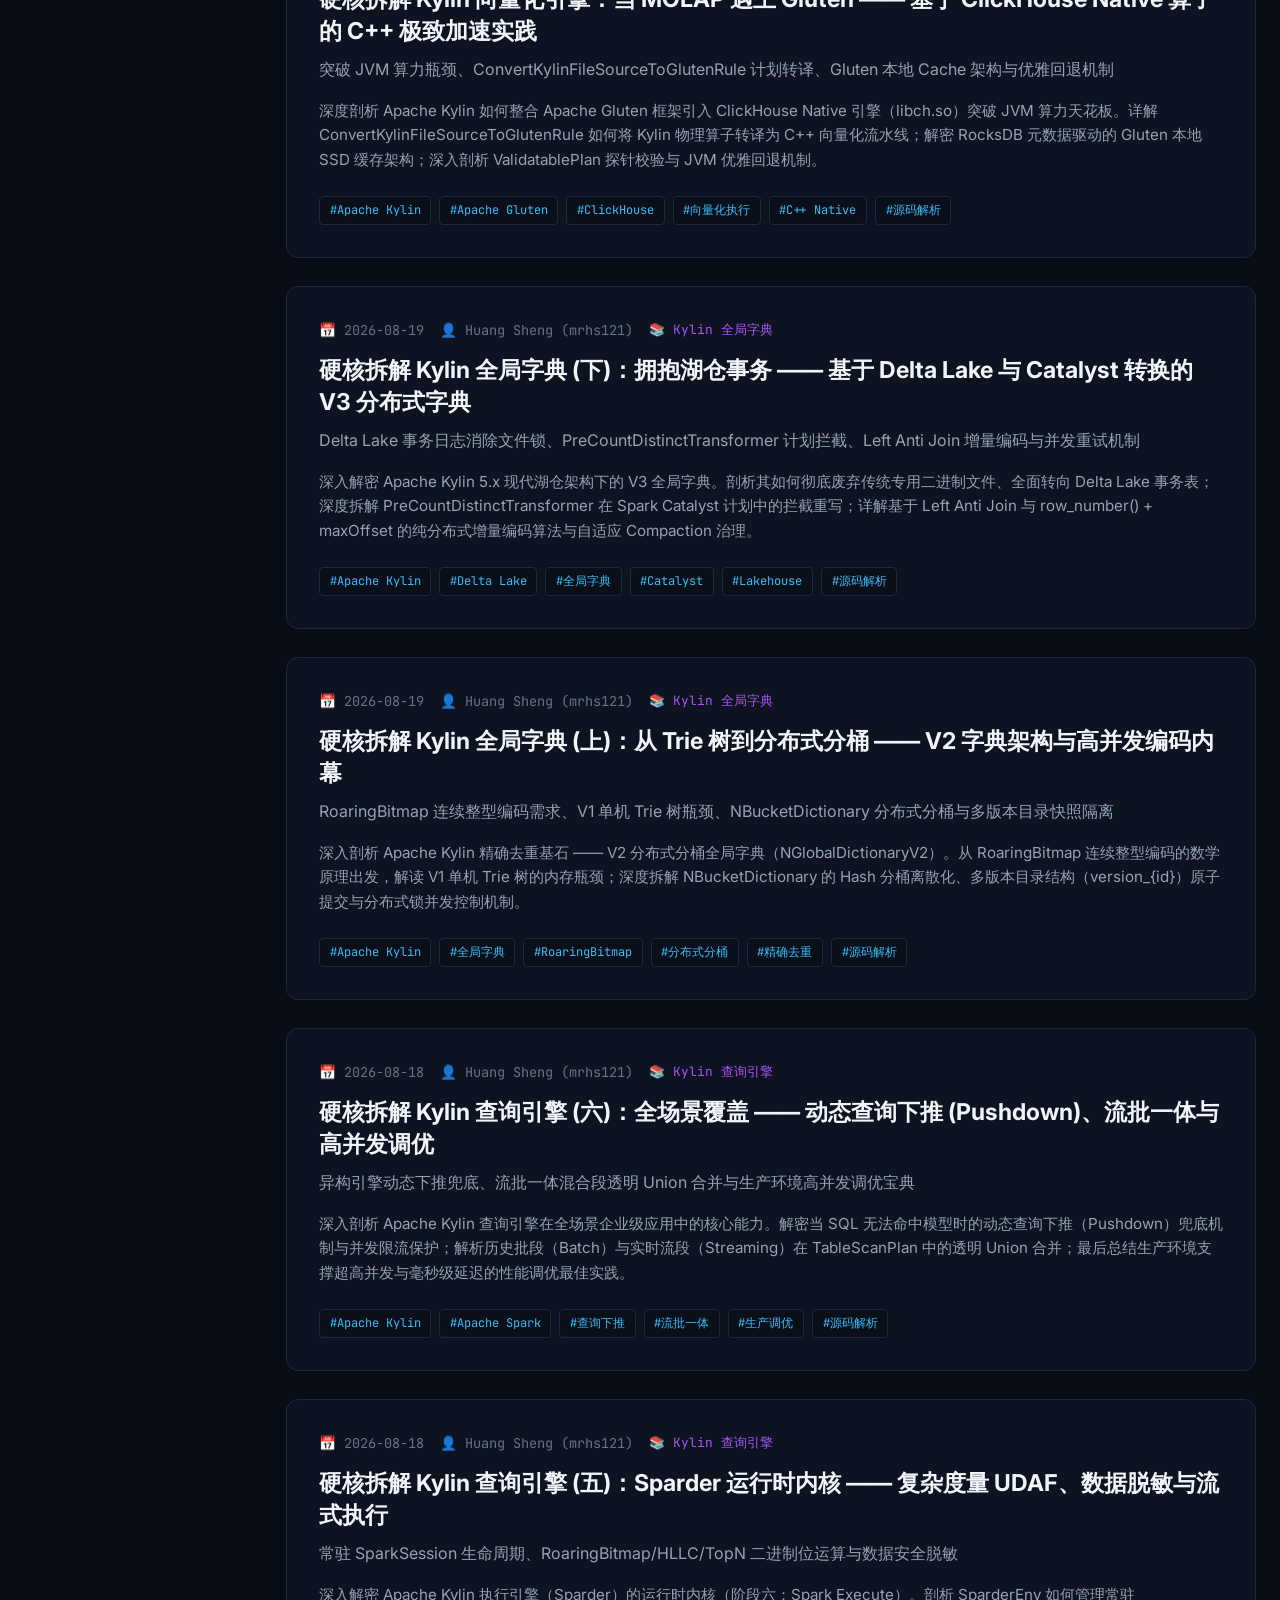
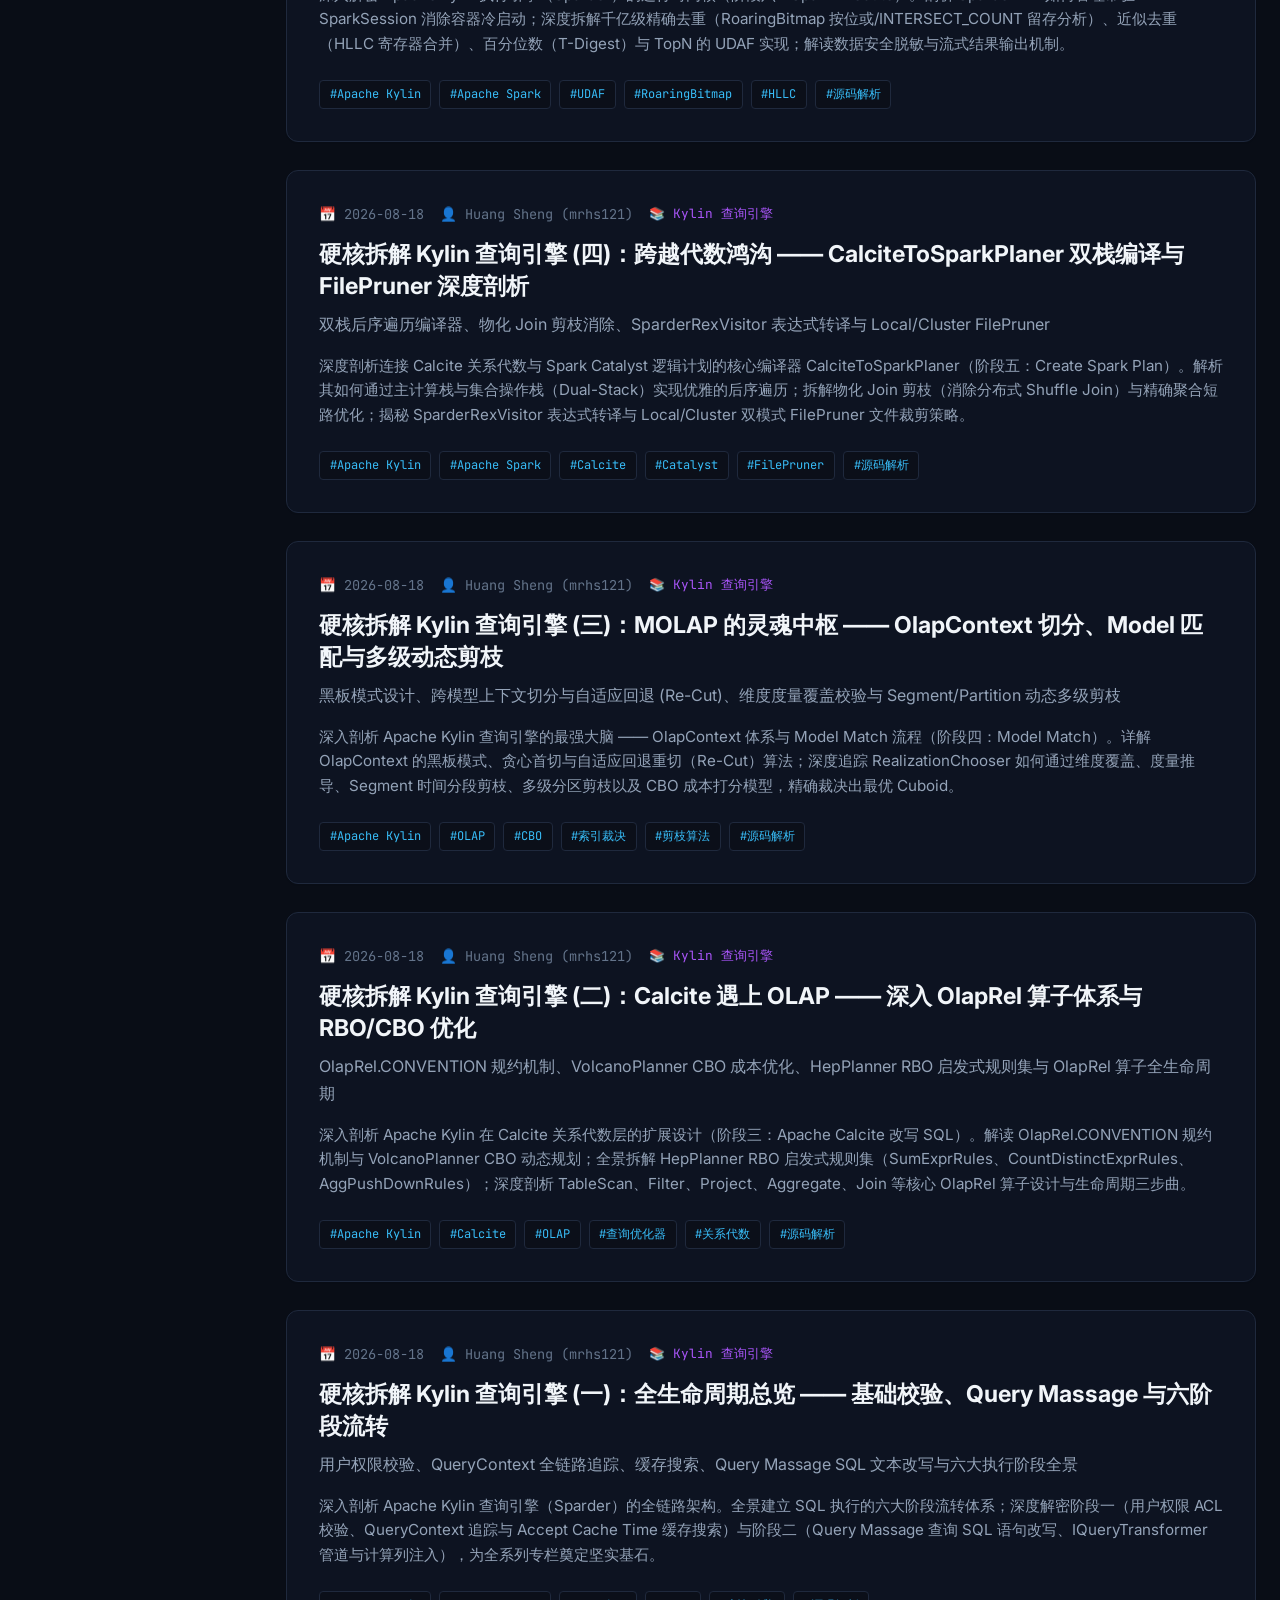
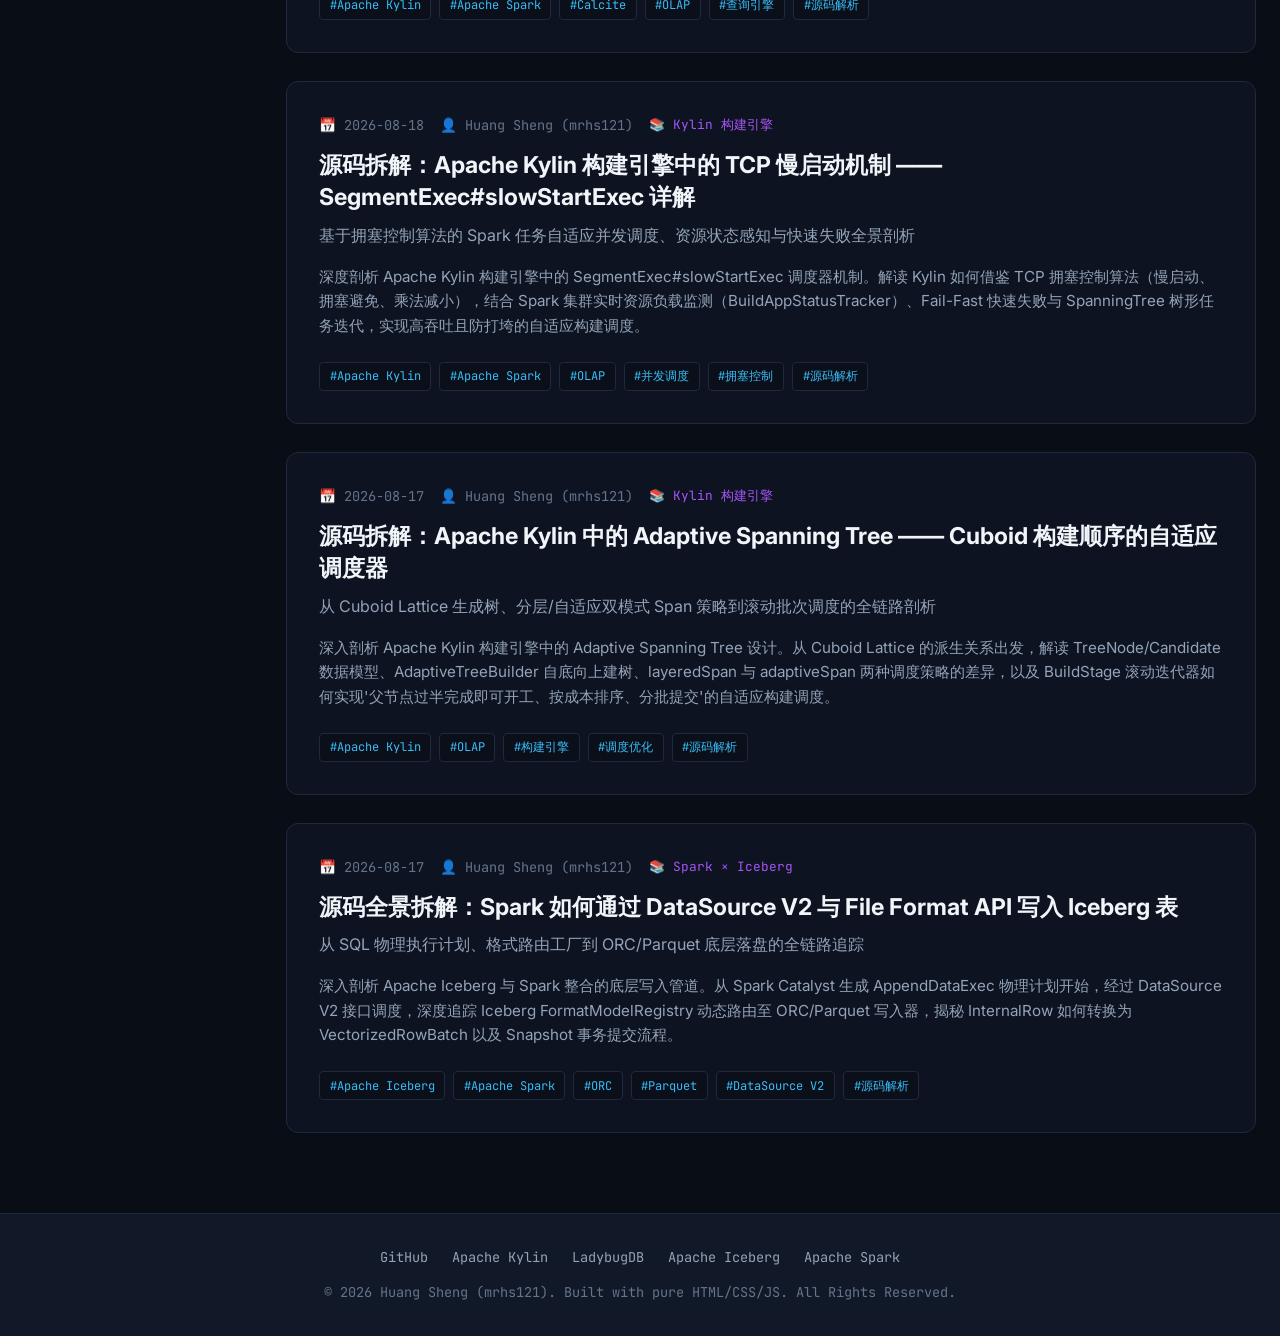
==== commit 8150ee58: "refactor: 分类目录改为左侧固定侧边栏 - 主页改为两栏布局：左侧 sticky 分类侧边栏（230px），右侧搜索+文章列表 - 侧边栏列表项左侧高亮条样式，与文章页 TOC 视觉呼应，篇数" ====
--- a/index.html
+++ b/index.html
@@ -6,7 +6,7 @@
   <meta name="description" content="Huang Sheng (mrhs121) 的个人技术博客，专注 OLAP 引擎 (Apache Kylin)、分布式计算 (Spark / Flink)、湖仓表格式 (Apache Iceberg)、图数据库及存储引擎底层源码剖析与架构实践。">
   <title>Huang Sheng | Engineering Blog</title>
   
-  <link rel="stylesheet" href="css/main.css?v=1.4">
+  <link rel="stylesheet" href="css/main.css?v=1.5">
   <link rel="icon" href="data:image/svg+xml,<svg xmlns=%22http://www.w3.org/2000/svg%22 viewBox=%220 0 100 100%22><text y=%22.9em%22 font-size=%2290%22>⚡</text></svg>">
 </head>
 <body>
@@ -47,34 +47,44 @@
       </div>
     </section>
 
-    <!-- Series Catalog -->
-    <section class="series-section">
-      <div class="series-title">
-        <span class="terminal-prompt">&gt;</span> 文章目录 <span class="terminal-comment">// ls -al ./series</span>
+    <!-- Two-column layout: series sidebar + posts -->
+    <div class="home-layout">
+
+      <!-- Series Sidebar -->
+      <aside class="series-sidebar">
+        <div class="series-title">
+          <span class="terminal-prompt">&gt;</span> 文章目录
+        </div>
+        <div class="series-title-comment terminal-comment">// ls -al ./series</div>
+        <nav id="seriesCatalog" class="series-list">
+          <!-- Rendered via js/app.js -->
+        </nav>
+      </aside>
+
+      <!-- Right column: search / tags / posts -->
+      <div class="home-main">
+
+        <!-- Search and Tags Filter -->
+        <section class="filter-section">
+          <div class="search-input-wrapper">
+            <svg class="search-icon" viewBox="0 0 24 24" fill="none" stroke="currentColor" stroke-width="2" stroke-linecap="round" stroke-linejoin="round">
+              <circle cx="11" cy="11" r="8"></circle>
+              <line x1="21" y1="21" x2="16.65" y2="16.65"></line>
+            </svg>
+            <input type="text" id="searchInput" class="search-input" placeholder="输入关键词搜索博文 (如 Iceberg, Spark, ORC, DataSource V2...)" autocomplete="off">
+          </div>
+          <div id="tagsFilter" class="tags-filter-bar">
+            <!-- Rendered via js/app.js -->
+          </div>
+        </section>
+
+        <!-- Posts Grid -->
+        <section id="postsGrid" class="posts-grid">
+          <!-- Rendered via js/app.js -->
+        </section>
+
       </div>
-      <div id="seriesCatalog" class="series-grid">
-        <!-- Rendered via js/app.js -->
-      </div>
-    </section>
-
-    <!-- Search and Tags Filter -->
-    <section class="filter-section">
-      <div class="search-input-wrapper">
-        <svg class="search-icon" viewBox="0 0 24 24" fill="none" stroke="currentColor" stroke-width="2" stroke-linecap="round" stroke-linejoin="round">
-          <circle cx="11" cy="11" r="8"></circle>
-          <line x1="21" y1="21" x2="16.65" y2="16.65"></line>
-        </svg>
-        <input type="text" id="searchInput" class="search-input" placeholder="输入关键词搜索博文 (如 Iceberg, Spark, ORC, DataSource V2...)" autocomplete="off">
-      </div>
-      <div id="tagsFilter" class="tags-filter-bar">
-        <!-- Rendered via js/app.js -->
-      </div>
-    </section>
-
-    <!-- Posts Grid -->
-    <section id="postsGrid" class="posts-grid">
-      <!-- Rendered via js/app.js -->
-    </section>
+    </div>
 
   </main>
 
@@ -90,6 +100,6 @@
     <p>© 2026 Huang Sheng (mrhs121). Built with pure HTML/CSS/JS. All Rights Reserved.</p>
   </footer>
 
-  <script src="js/app.js?v=1.3"></script>
+  <script src="js/app.js?v=1.4"></script>
 </body>
 </html>
--- a/css/main.css
+++ b/css/main.css
@@ -275,17 +275,35 @@
   50%, 100% { opacity: 0; }
 }
 
-/* Series Catalog */
-.series-section {
-  margin-bottom: 2.5rem;
+/* Home Layout: series sidebar + posts */
+.home-layout {
+  display: grid;
+  grid-template-columns: 230px minmax(0, 1fr);
+  gap: 2rem;
+  align-items: start;
+}
+
+.home-main {
+  min-width: 0;
+}
+
+/* Series Sidebar */
+.series-sidebar {
+  position: sticky;
+  top: 90px;
+  background: var(--bg-card);
+  border: 1px solid var(--border-color);
+  border-radius: 10px;
+  padding: 1.25rem;
+  max-height: calc(100vh - 120px);
+  overflow-y: auto;
 }
 
 .series-title {
   font-family: var(--font-mono);
-  font-size: 1rem;
+  font-size: 0.95rem;
   font-weight: 700;
   color: var(--text-primary);
-  margin-bottom: 1rem;
   display: flex;
   align-items: center;
   gap: 0.5rem;
@@ -295,60 +313,76 @@
   color: var(--accent-emerald);
 }
 
-.series-title .terminal-comment {
-  color: var(--text-muted);
-  font-weight: 400;
-  font-size: 0.85rem;
-}
-
-.series-grid {
-  display: grid;
-  grid-template-columns: repeat(auto-fill, minmax(180px, 1fr));
-  gap: 0.75rem;
-}
-
-.series-card {
+.series-title-comment {
+  font-family: var(--font-mono);
+  font-size: 0.75rem;
+  color: var(--text-muted);
+  margin-bottom: 1rem;
+}
+
+.series-list {
   display: flex;
   flex-direction: column;
-  align-items: flex-start;
   gap: 0.35rem;
-  background: var(--bg-card);
-  border: 1px solid var(--border-color);
-  border-radius: 10px;
-  padding: 0.9rem 1.1rem;
+}
+
+.series-item {
+  display: flex;
+  align-items: center;
+  justify-content: space-between;
+  gap: 0.5rem;
+  width: 100%;
+  background: transparent;
+  border: none;
+  border-left: 2px solid transparent;
+  border-radius: 0 6px 6px 0;
+  padding: 0.55rem 0.65rem;
   cursor: pointer;
-  transition: all 0.2s ease;
+  transition: all 0.15s ease;
   text-align: left;
   font-family: var(--font-sans);
 }
 
-.series-card:hover {
-  border-color: rgba(56, 189, 248, 0.4);
+.series-item:hover {
   background: var(--bg-card-hover);
-  transform: translateY(-1px);
-}
-
-.series-card.active {
+  border-left-color: var(--text-muted);
+}
+
+.series-item.active {
+  background: rgba(56, 189, 248, 0.08);
+  border-left-color: var(--accent-cyan);
+}
+
+.series-name {
+  font-size: 0.9rem;
+  font-weight: 500;
+  color: var(--text-secondary);
+  line-height: 1.35;
+}
+
+.series-item:hover .series-name {
+  color: var(--text-primary);
+}
+
+.series-item.active .series-name {
+  color: var(--accent-cyan);
+  font-weight: 600;
+}
+
+.series-count {
+  font-family: var(--font-mono);
+  font-size: 0.72rem;
+  color: var(--text-muted);
+  background: var(--code-bg);
+  border: 1px solid var(--border-color);
+  border-radius: 10px;
+  padding: 0.05rem 0.5rem;
+  flex-shrink: 0;
+}
+
+.series-item.active .series-count {
+  color: var(--accent-cyan);
   border-color: var(--accent-cyan);
-  background: rgba(56, 189, 248, 0.08);
-  box-shadow: 0 0 12px var(--border-glow);
-}
-
-.series-name {
-  font-size: 0.95rem;
-  font-weight: 600;
-  color: var(--text-primary);
-  line-height: 1.3;
-}
-
-.series-card.active .series-name {
-  color: var(--accent-cyan);
-}
-
-.series-count {
-  font-family: var(--font-mono);
-  font-size: 0.75rem;
-  color: var(--text-muted);
 }
 
 .post-series-badge {
@@ -797,6 +831,33 @@
 
 /* Responsive */
 @media (max-width: 900px) {
+  .home-layout {
+    grid-template-columns: 1fr;
+    gap: 1.5rem;
+  }
+  .series-sidebar {
+    position: static;
+    max-height: none;
+    padding: 1rem 1.25rem;
+  }
+  .series-title-comment {
+    display: none;
+  }
+  .series-list {
+    flex-direction: row;
+    flex-wrap: wrap;
+    gap: 0.5rem;
+    margin-top: 0.75rem;
+  }
+  .series-item {
+    width: auto;
+    border: 1px solid var(--border-color);
+    border-radius: 6px;
+    padding: 0.35rem 0.7rem;
+  }
+  .series-item.active {
+    border-color: var(--accent-cyan);
+  }
   .article-layout {
     grid-template-columns: 1fr;
   }
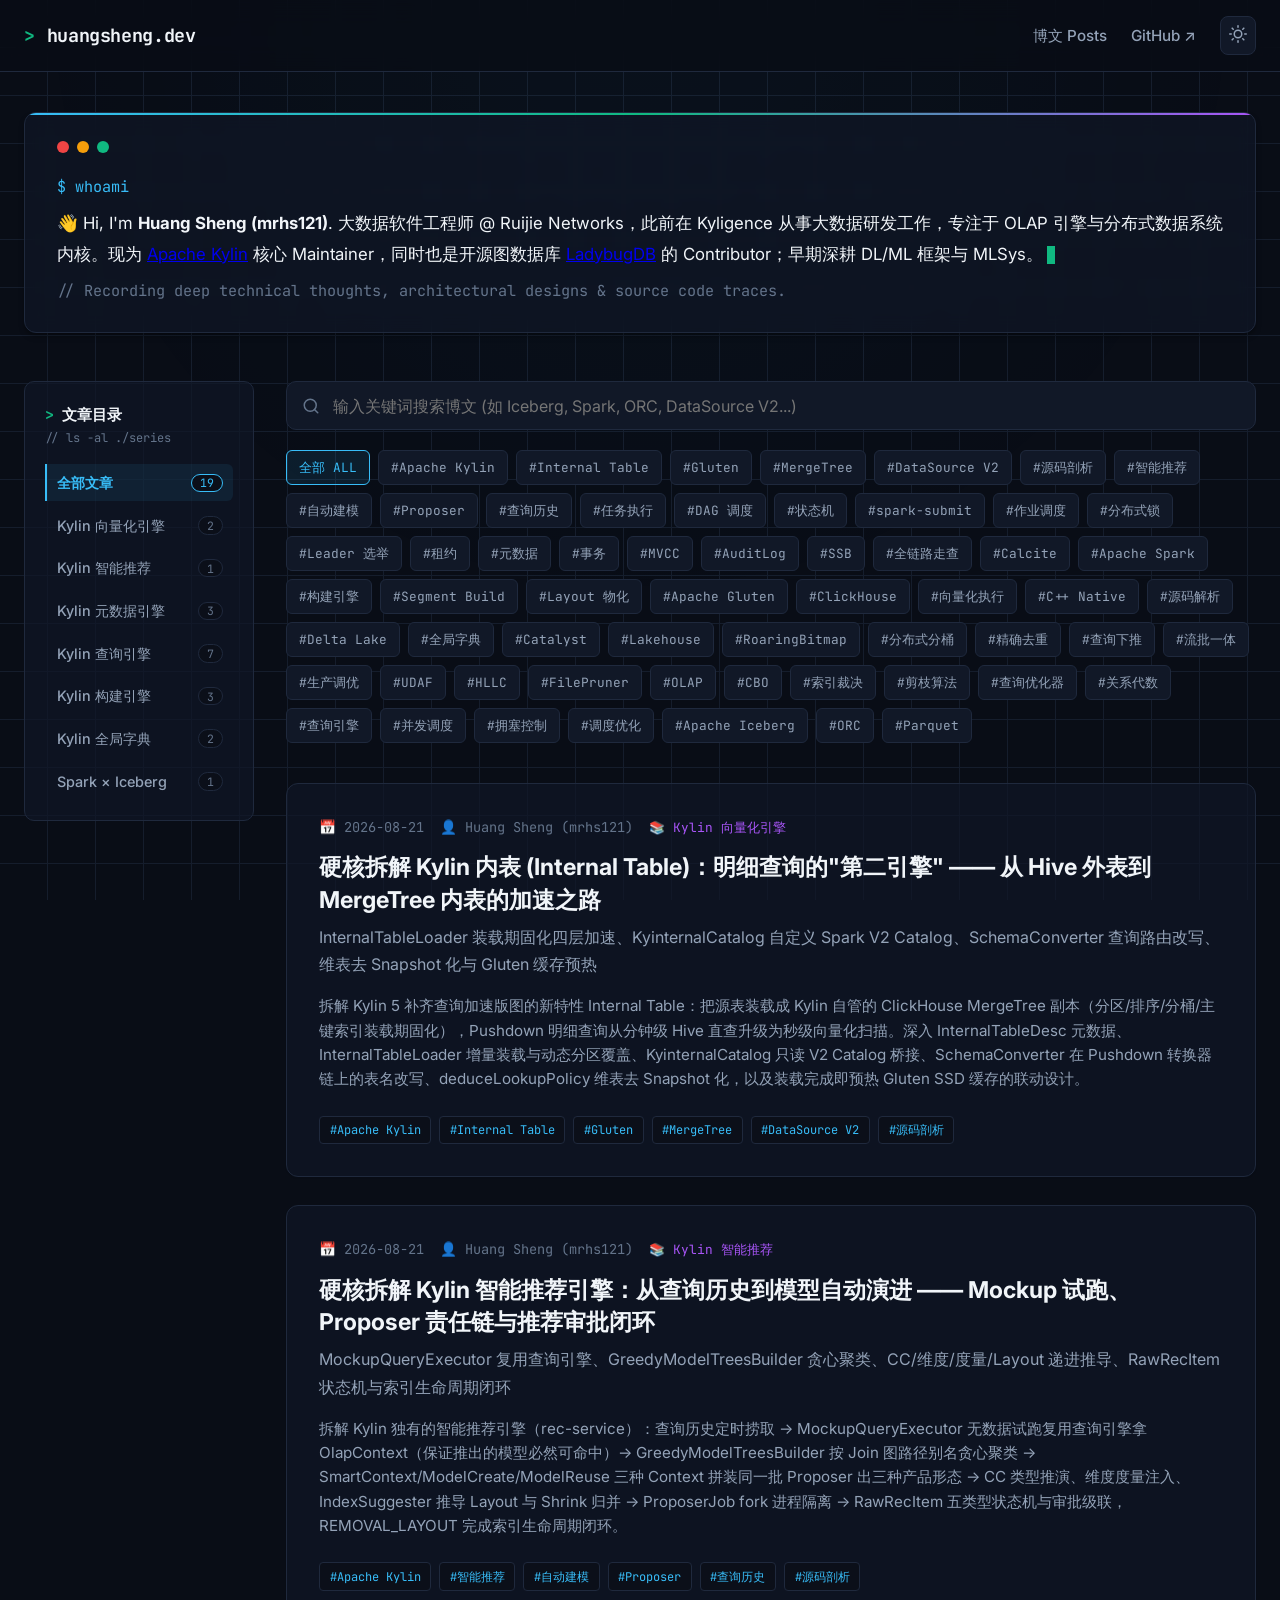
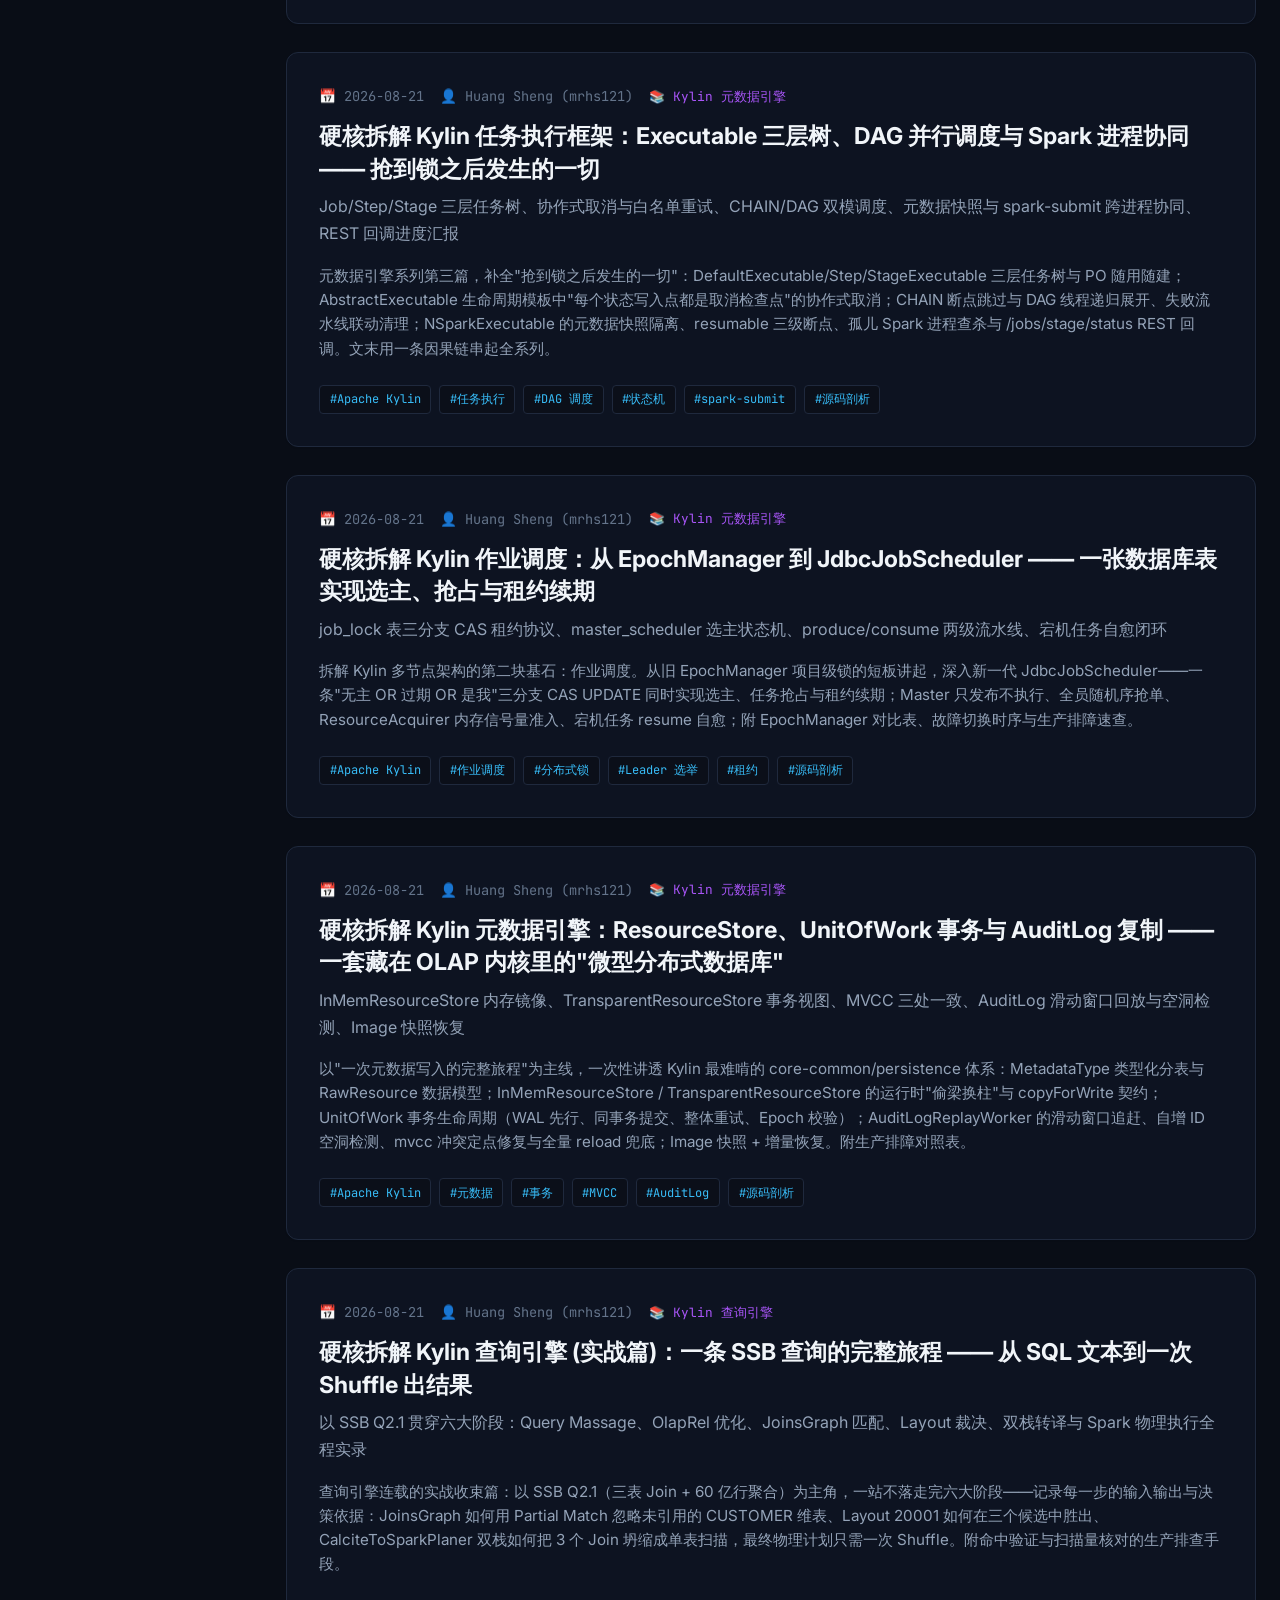
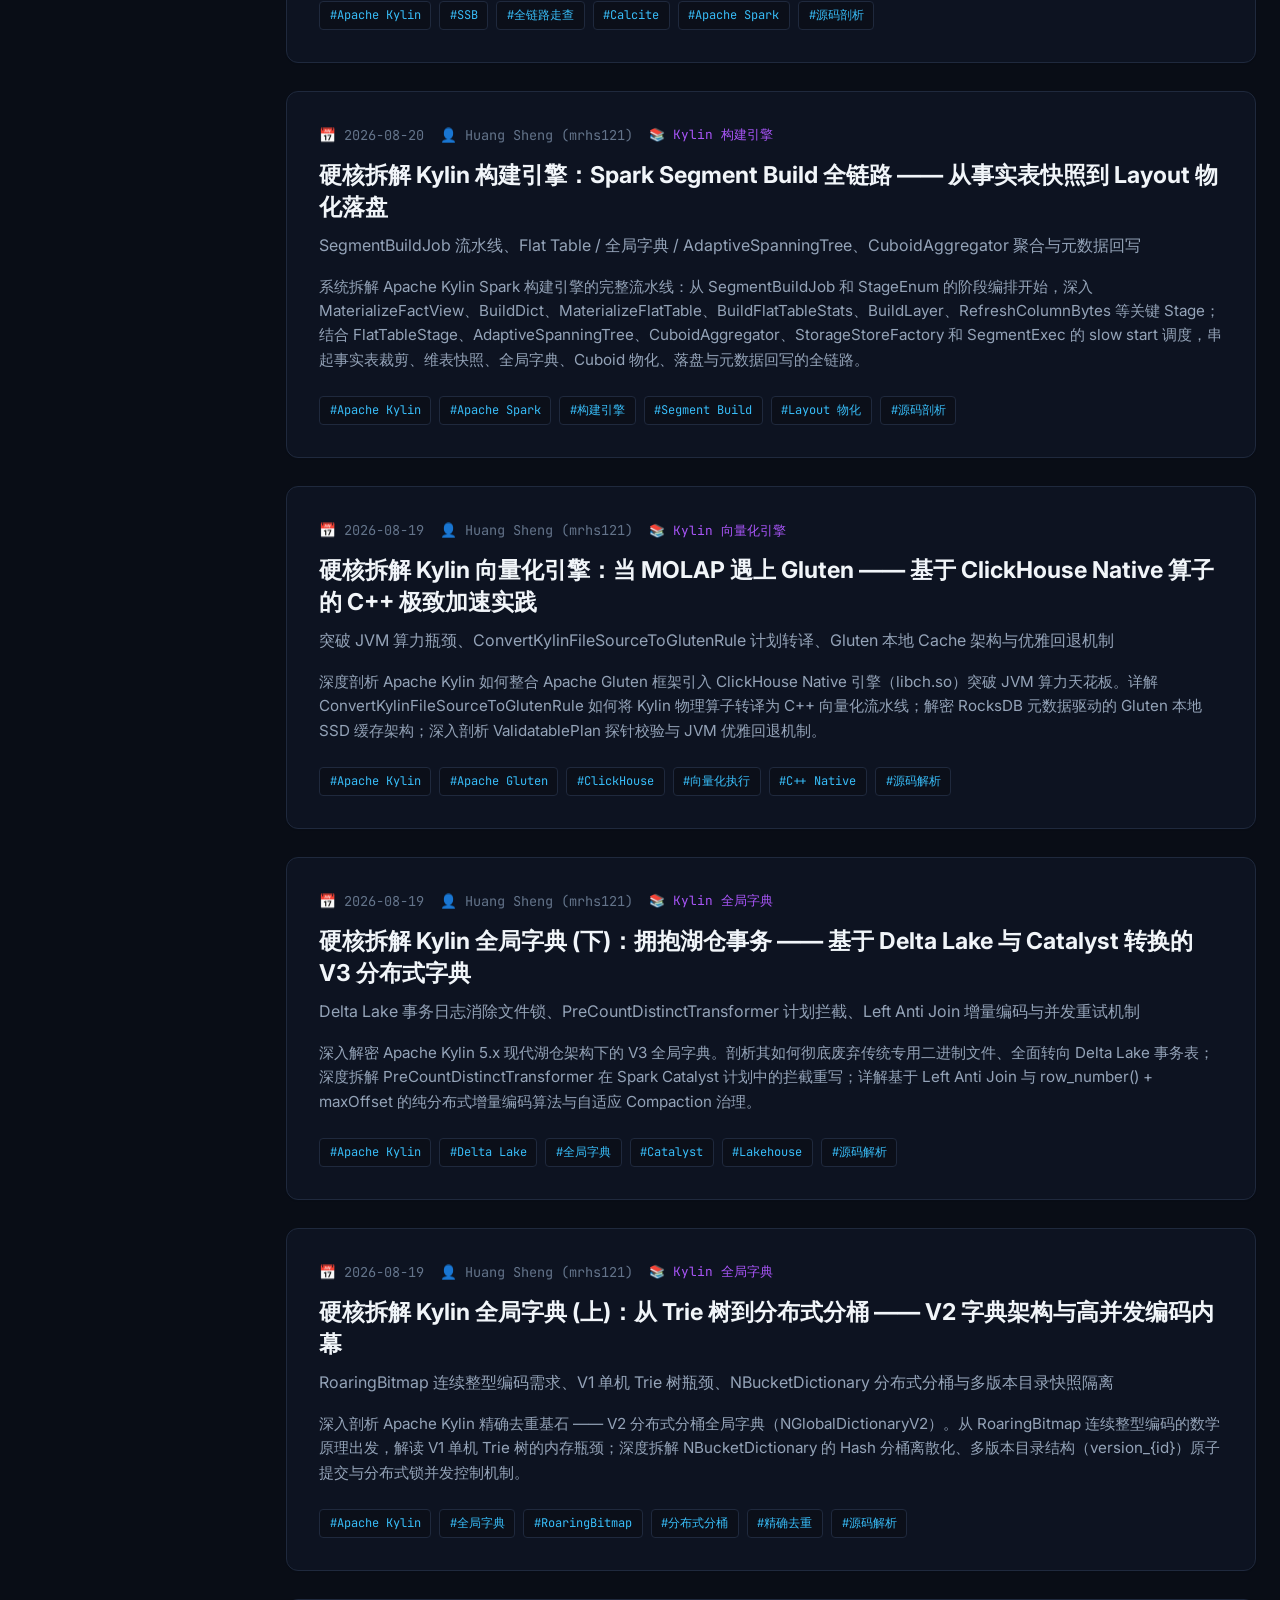
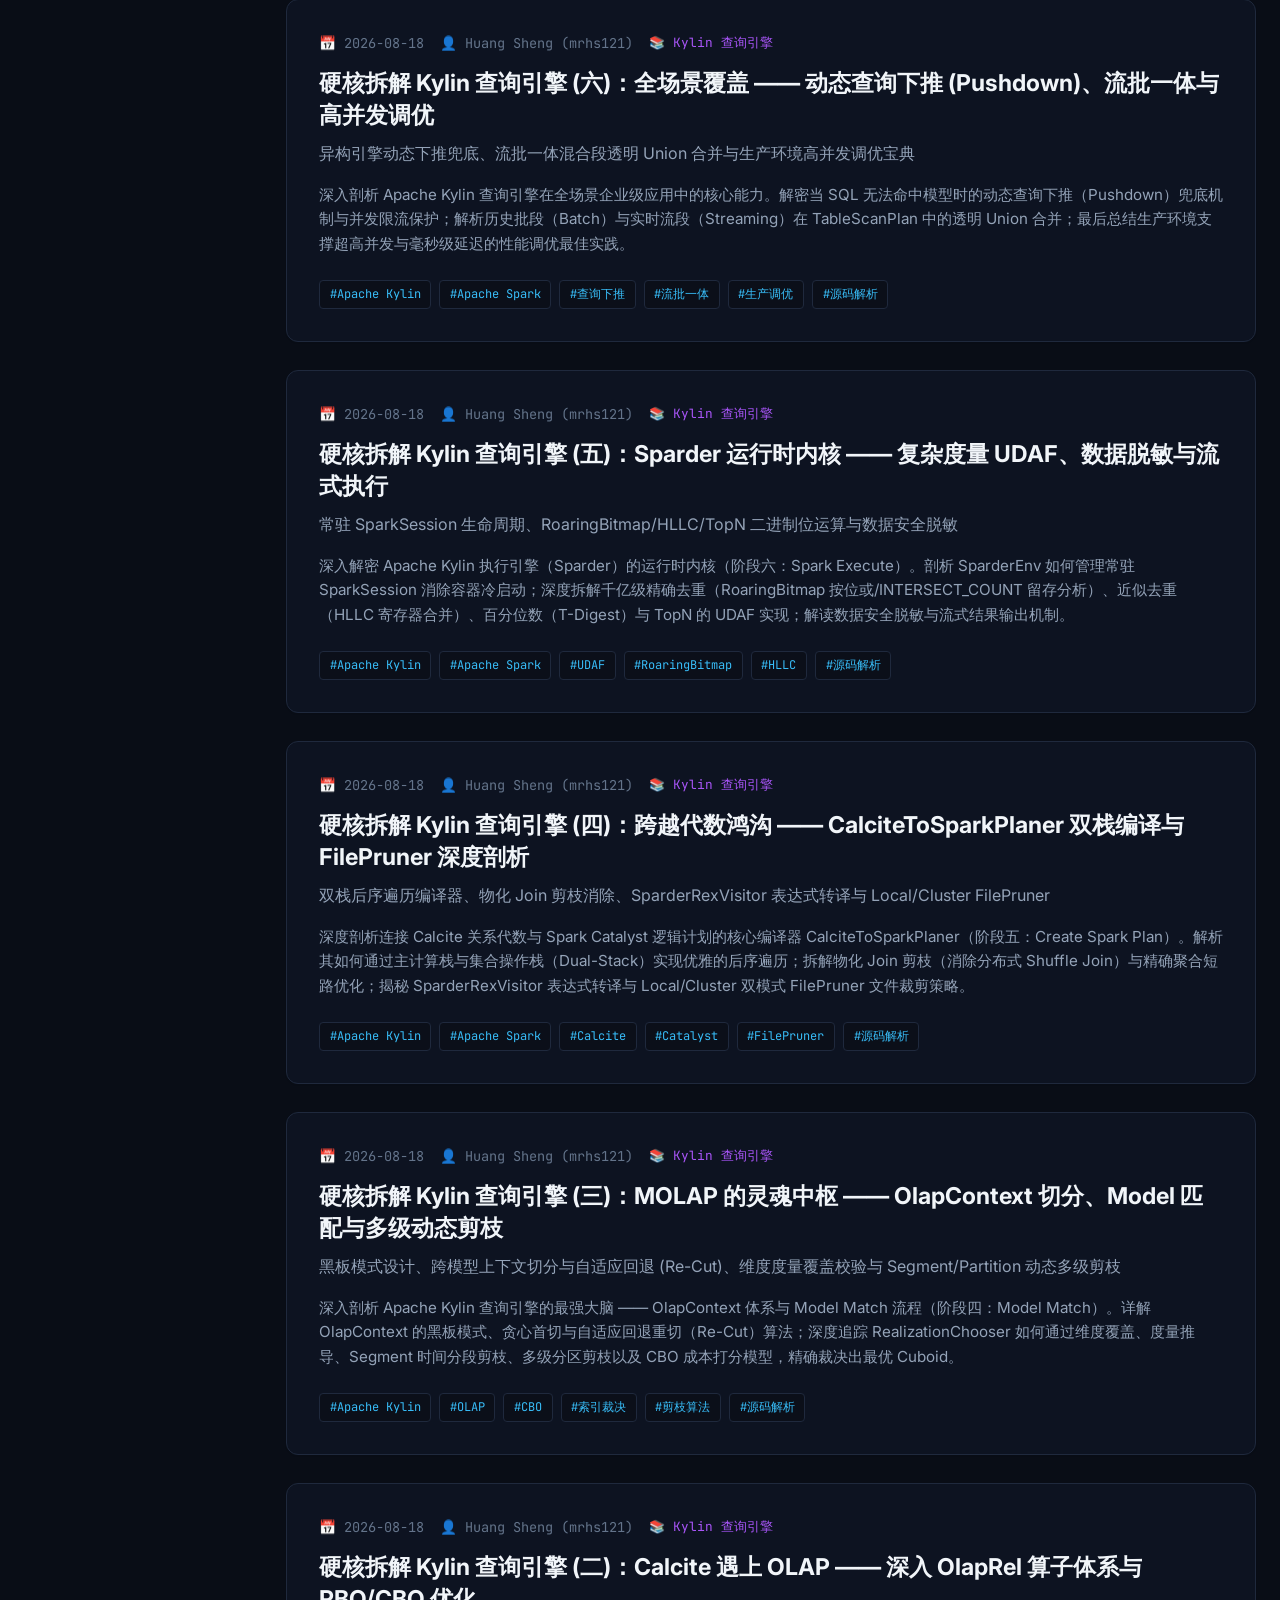
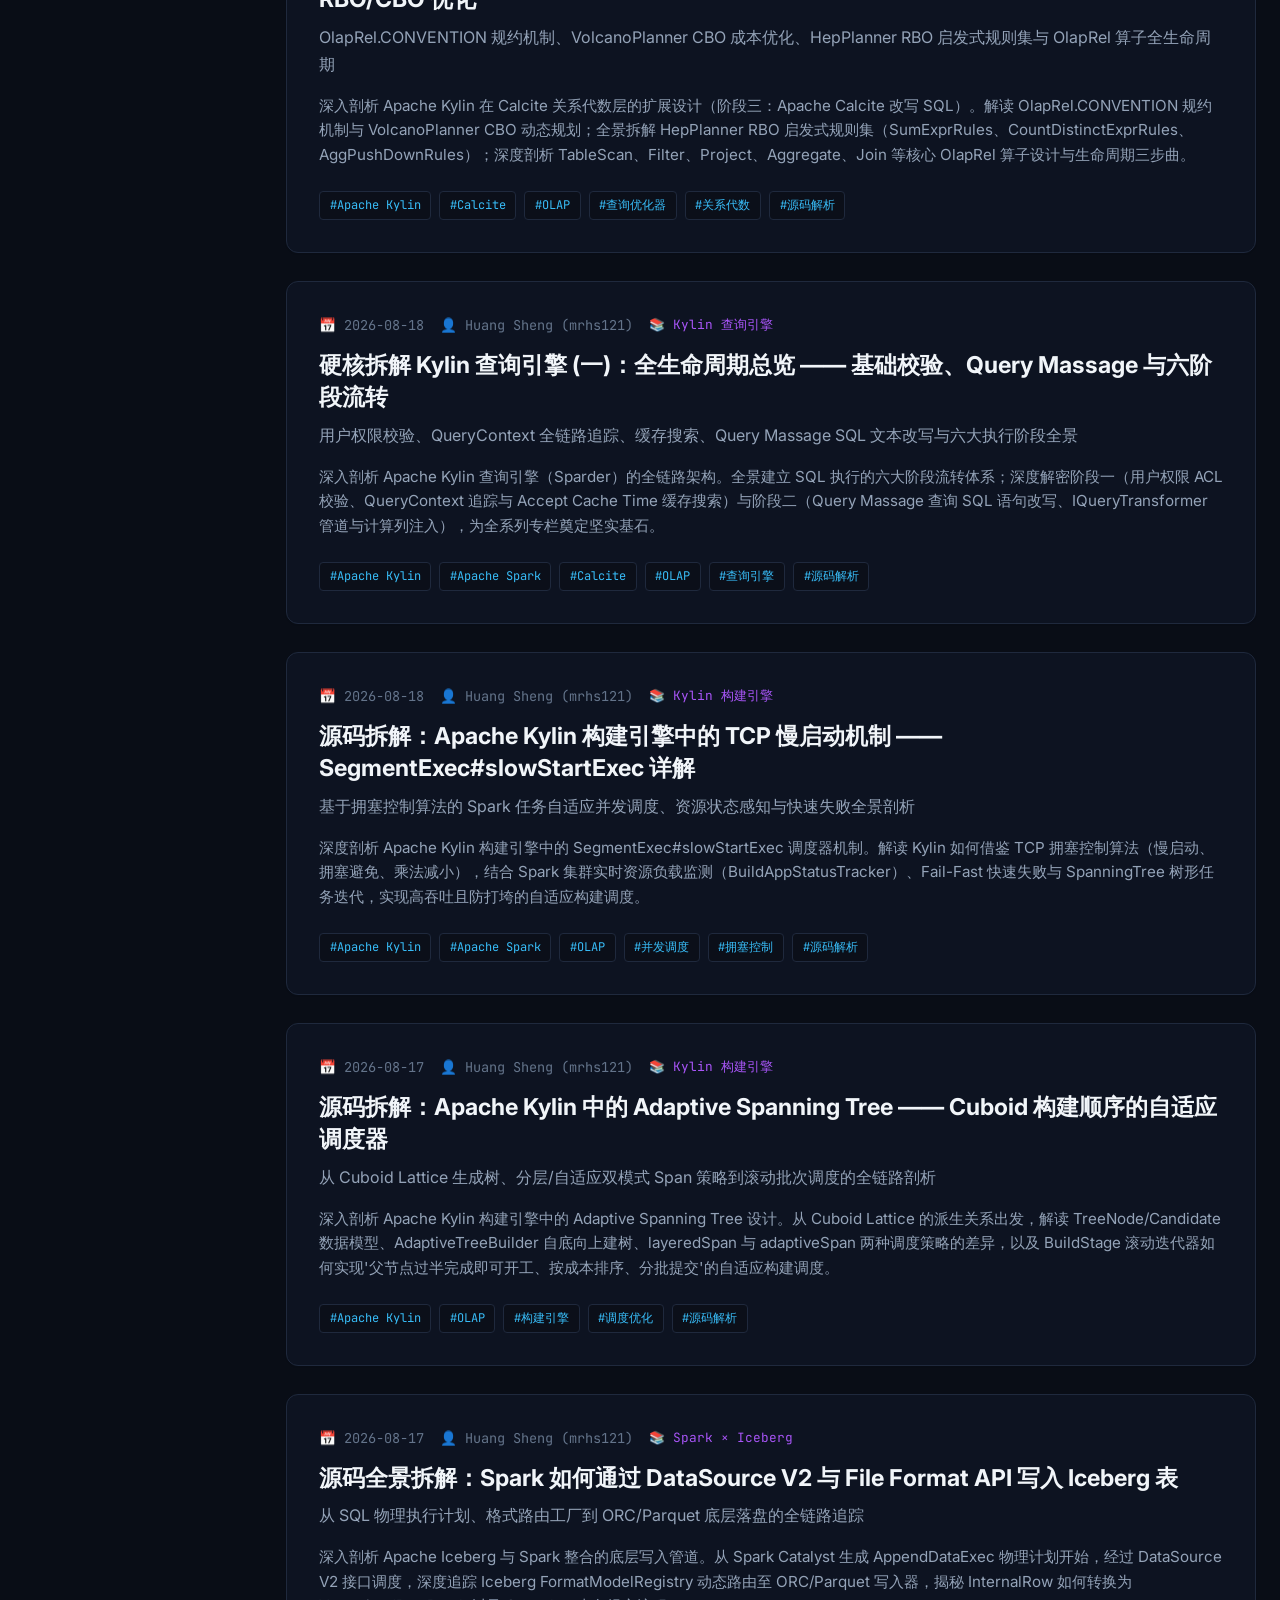
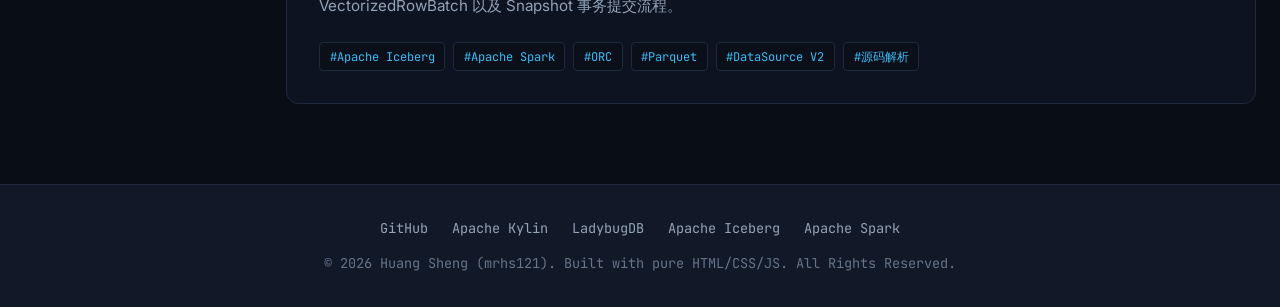
==== commit 871b847f: "feat: 接入 GoatCounter 访问统计，文章页显示阅读次数 - index.html / post.html 引入 GoatCounter 计数脚本 (mrhs121.goatcounte" ====
--- a/index.html
+++ b/index.html
@@ -101,5 +101,7 @@
   </footer>
 
   <script src="js/app.js?v=1.4"></script>
+  <!-- GoatCounter 访问统计 -->
+  <script data-goatcounter="https://mrhs121.goatcounter.com/count" async src="https://gc.zgo.at/count.js"></script>
 </body>
 </html>
